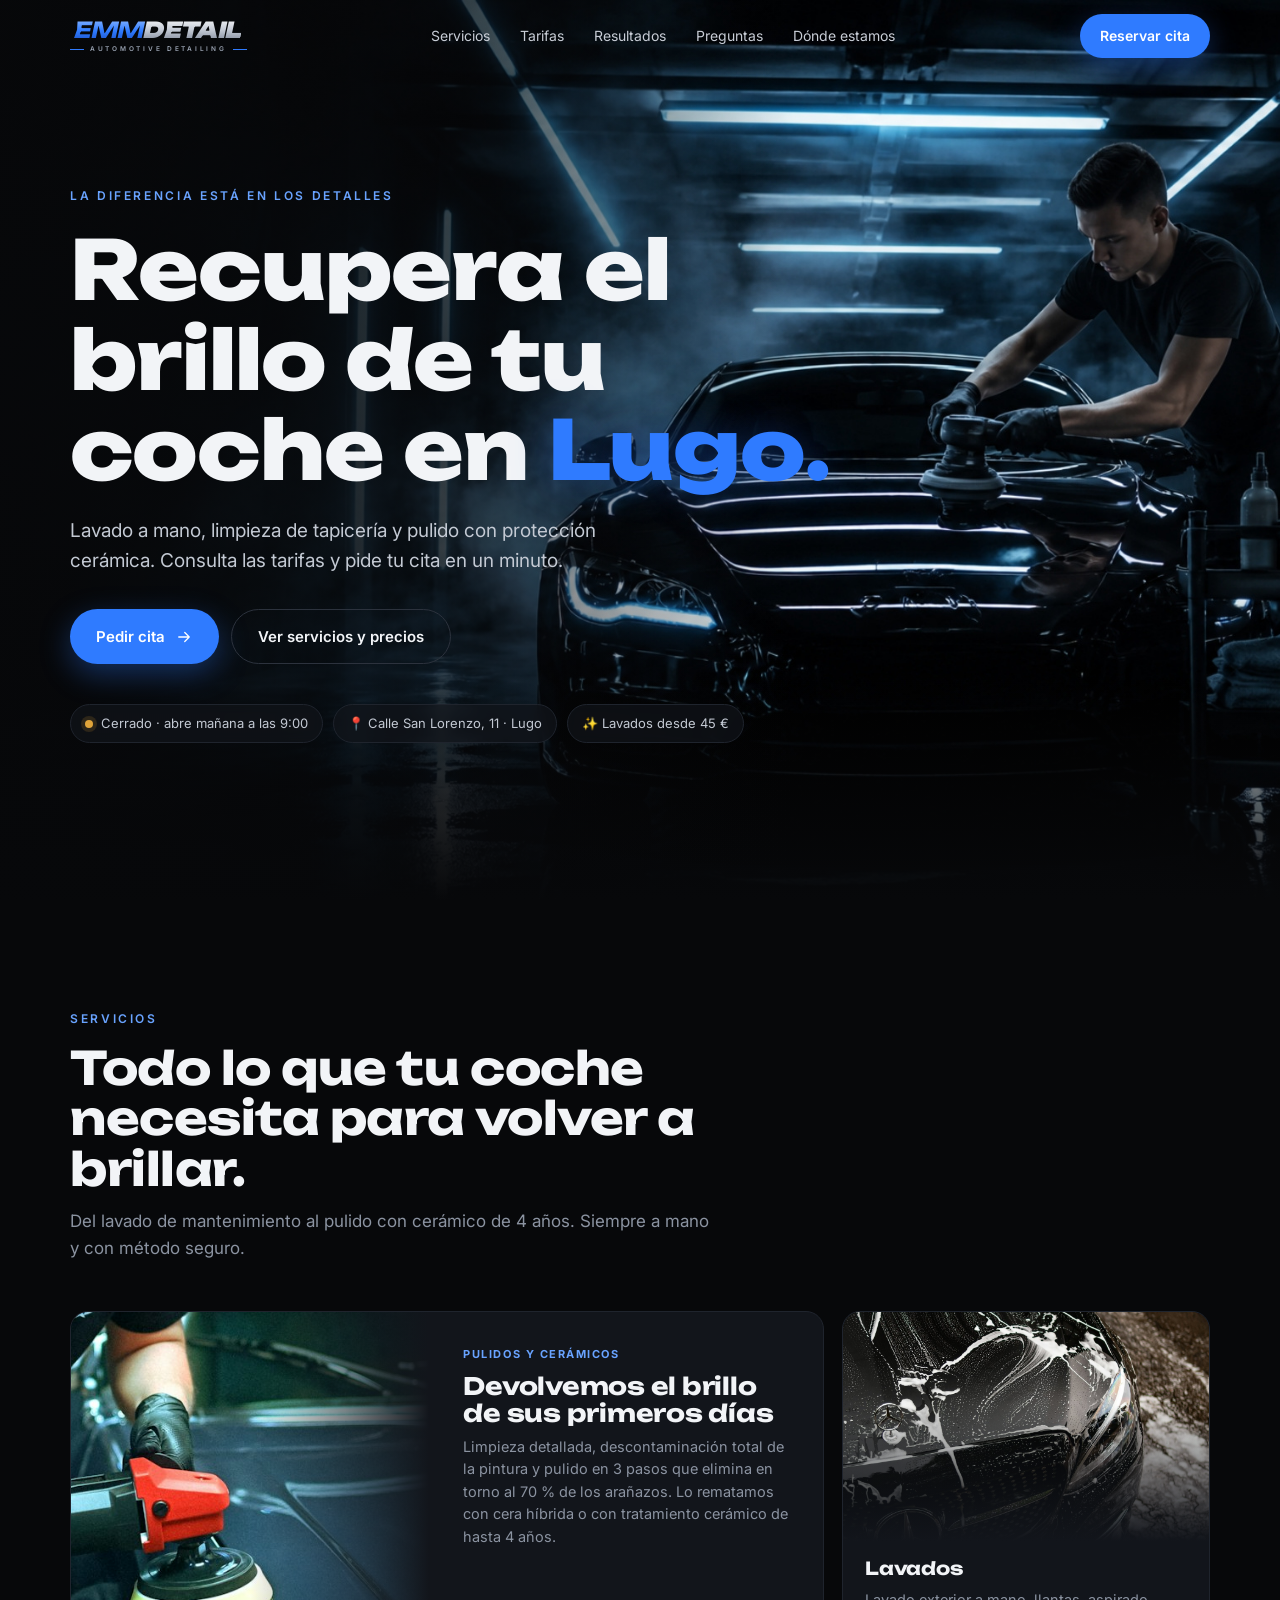
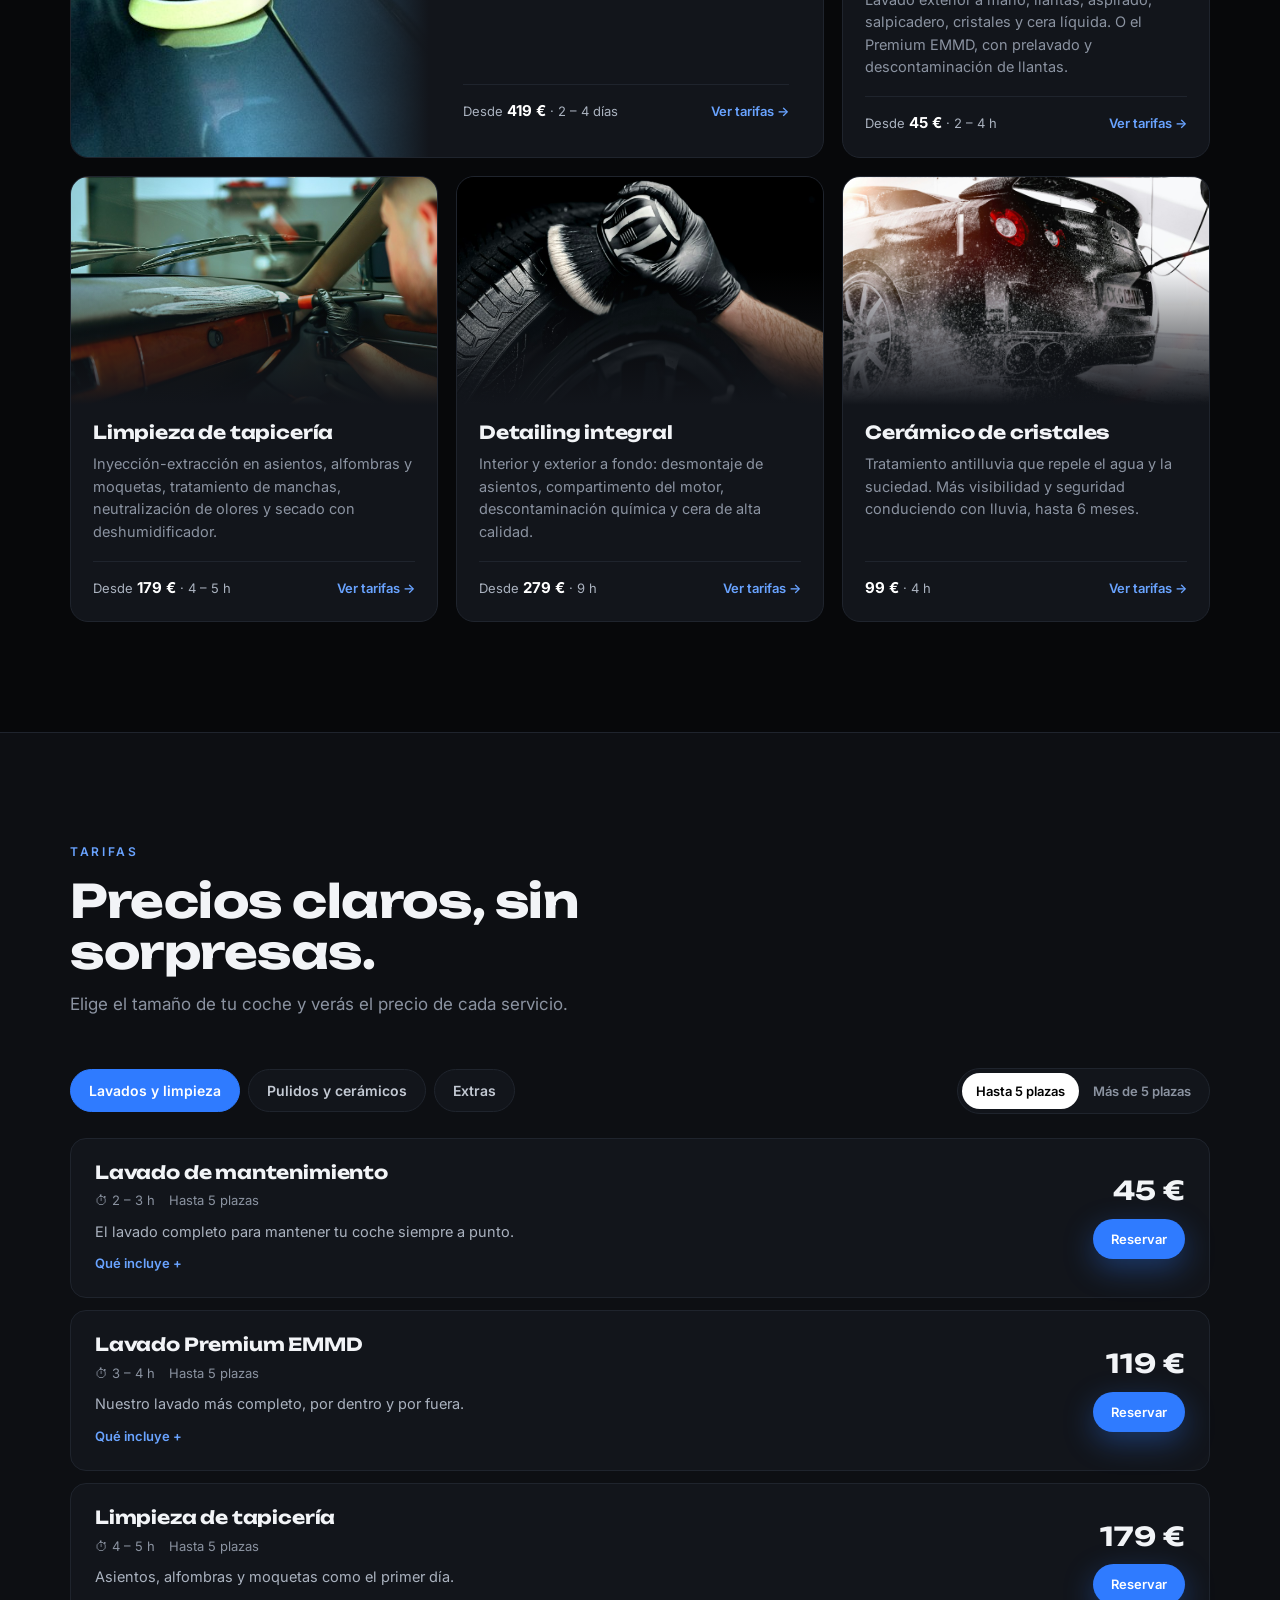
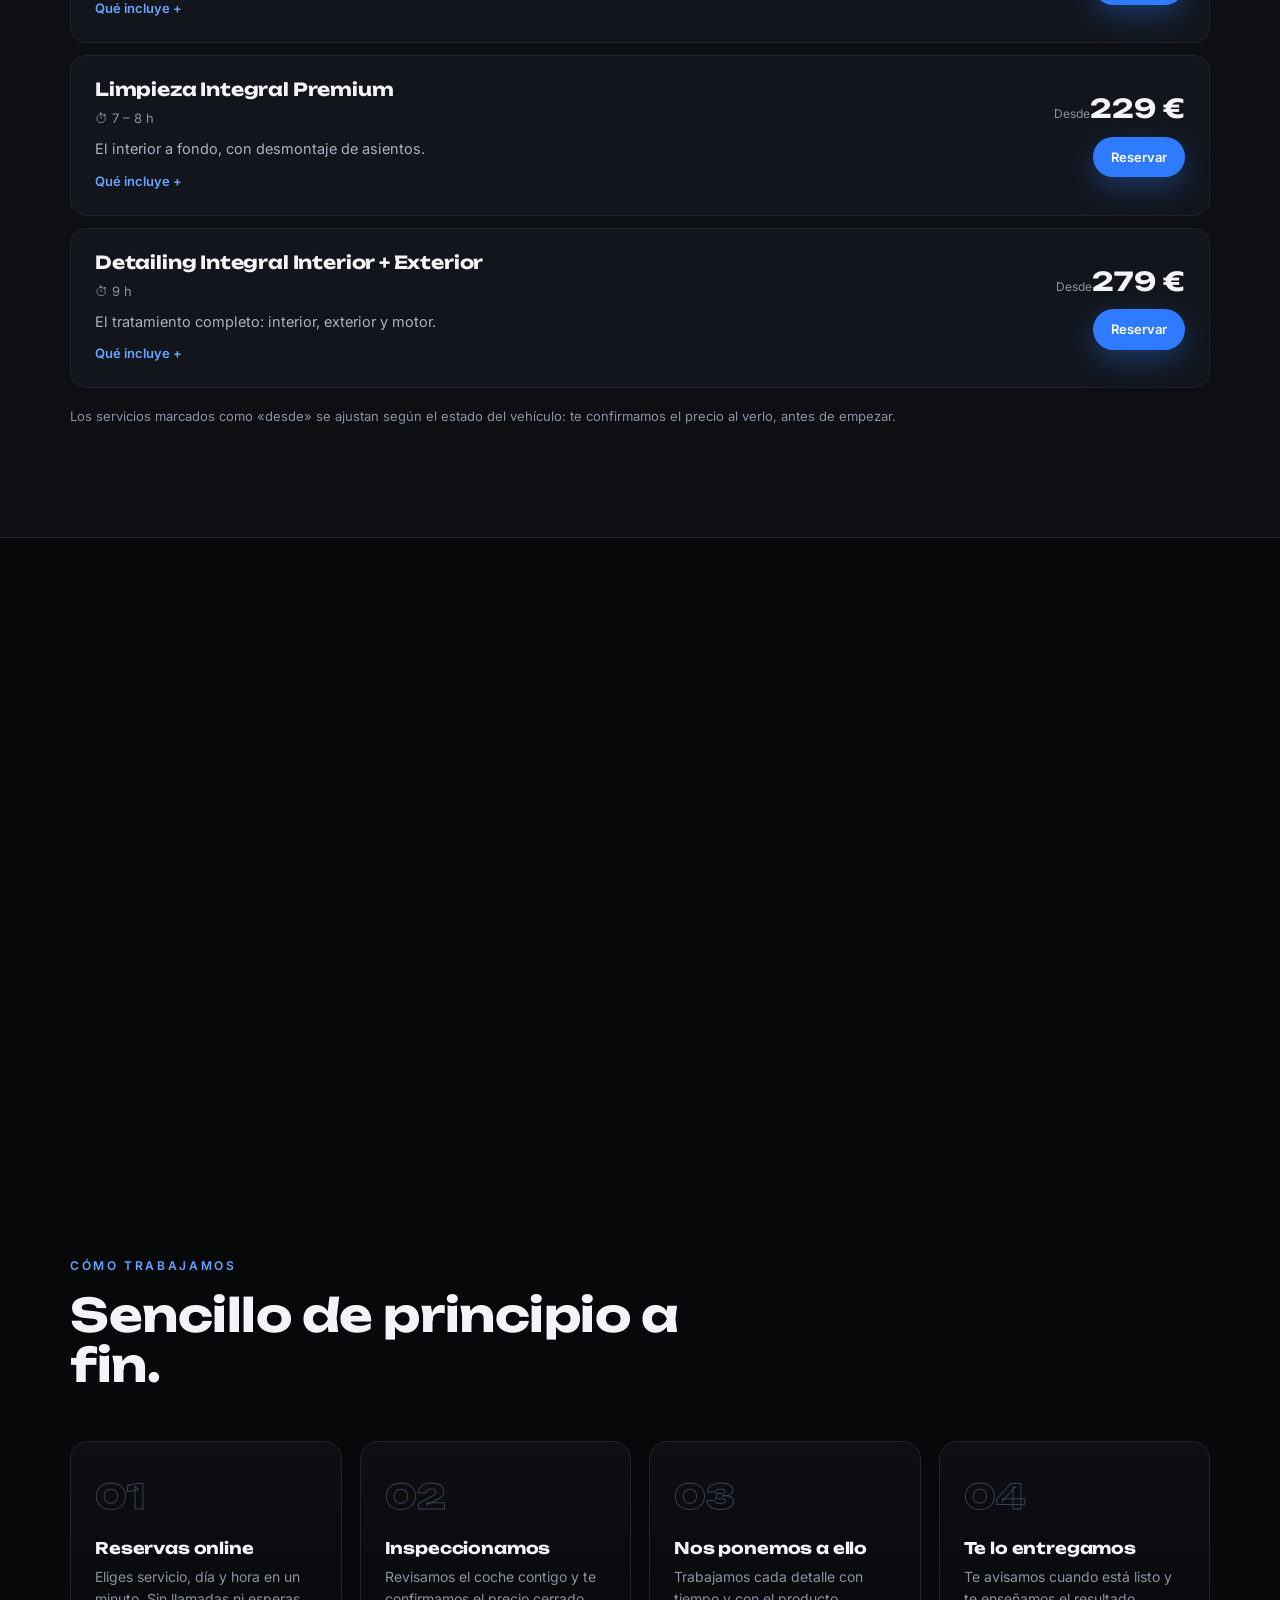
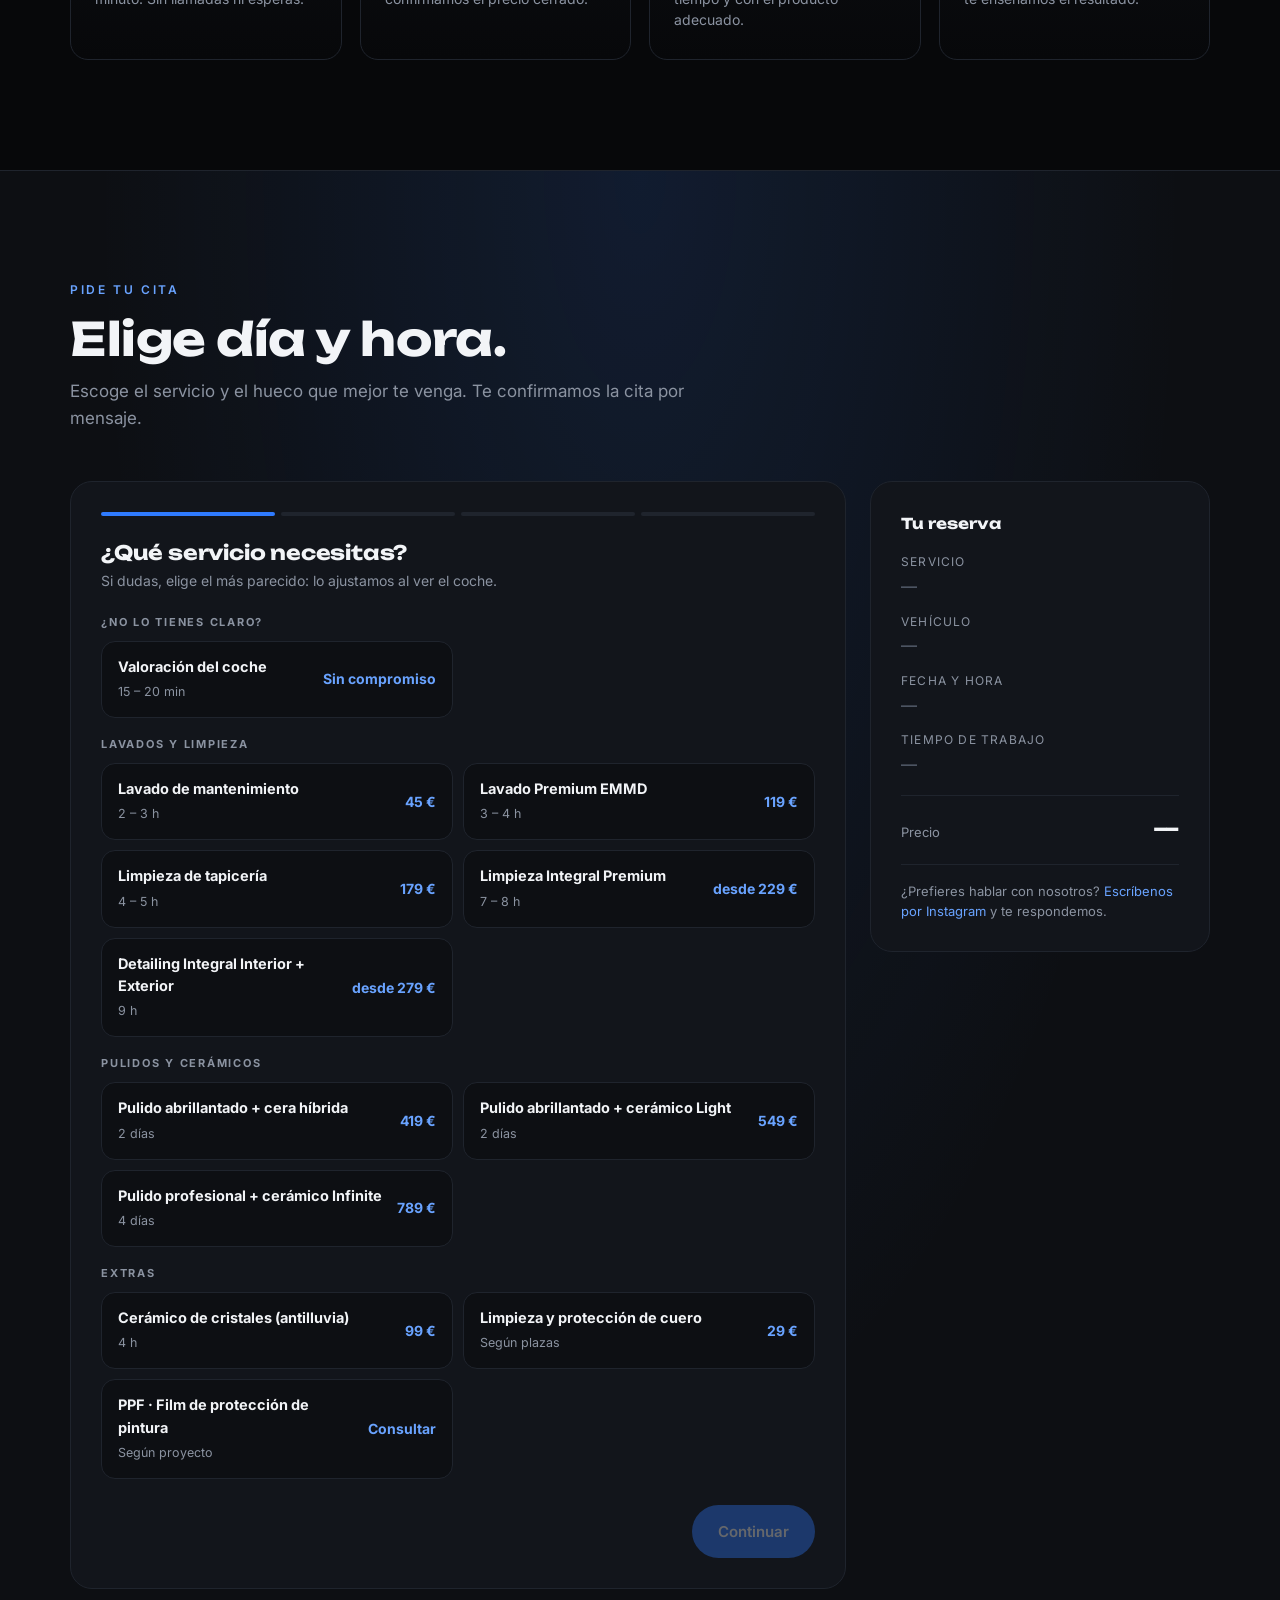
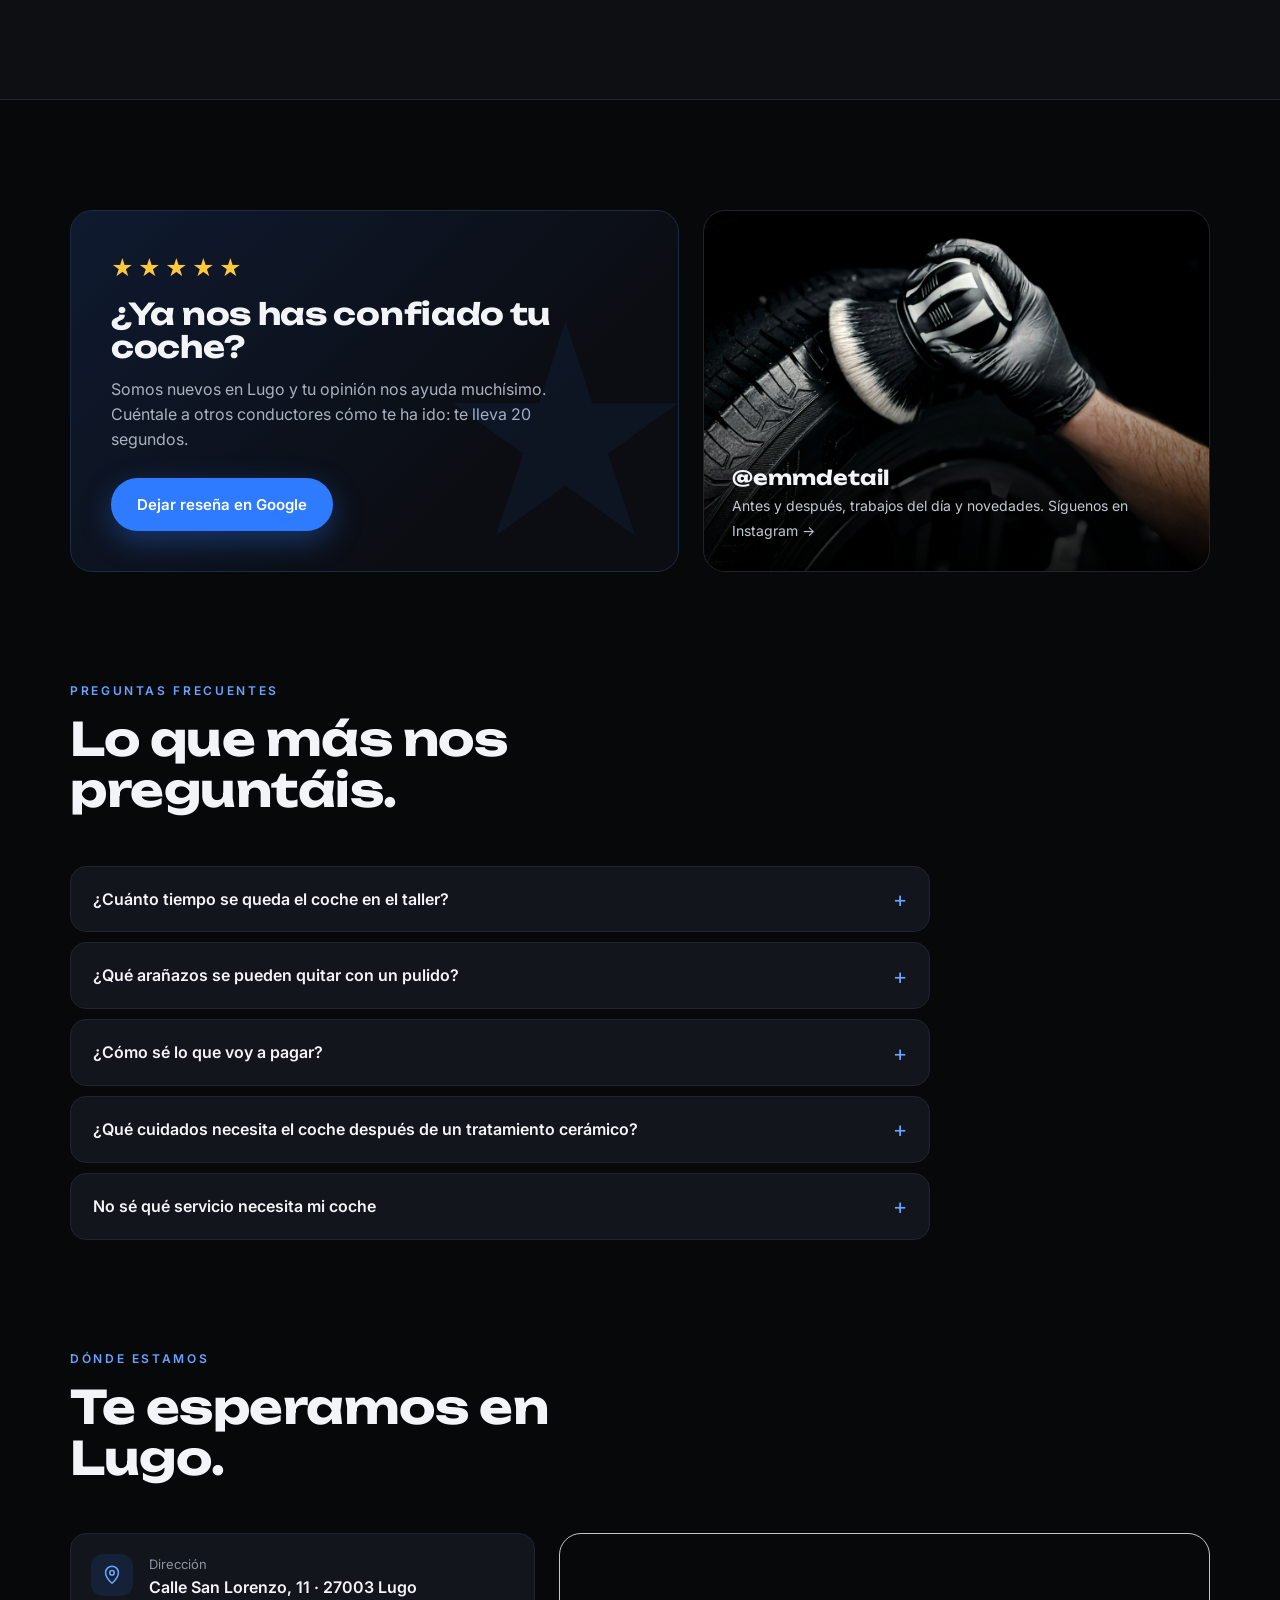
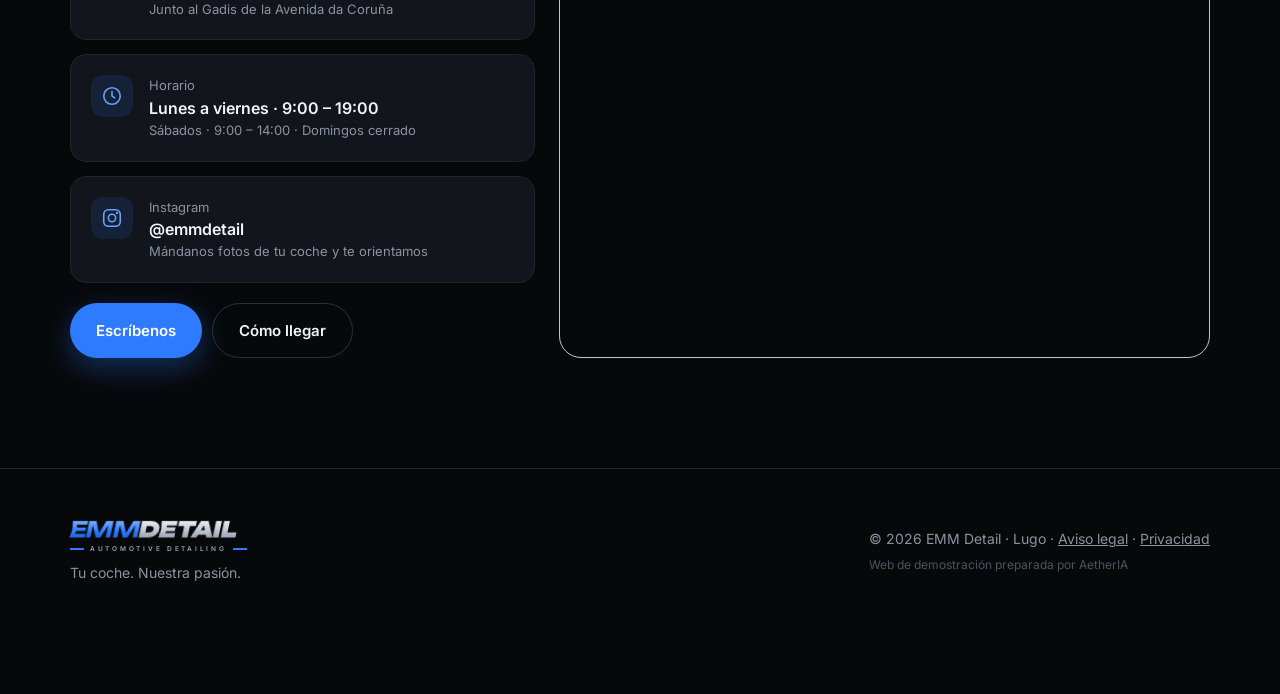
==== index.html @ 3d820f8f "feat: demo web EMM Detail (detailing Lugo) Co-Authored-By: Claude Opus 5.5 <noreply@anthropic.com>" ====
<!DOCTYPE html>
<html lang="es">
<head>
<meta charset="utf-8">
<meta name="viewport" content="width=device-width, initial-scale=1">
<title>EMM Detail · Detailing en Lugo</title>
<meta name="description" content="EMM Detail: lavados a mano, limpieza de tapicería, pulidos y tratamientos cerámicos en Lugo. Calle San Lorenzo 11. Consulta precios y reserva online.">
<link rel="preconnect" href="https://fonts.googleapis.com">
<link rel="preconnect" href="https://fonts.gstatic.com" crossorigin>
<link href="https://fonts.googleapis.com/css2?family=Unbounded:wght@500;700;800;900&family=Inter:wght@400;500;600;700&display=swap" rel="stylesheet">
<style>
  :root{
    --bg:#07080a; --bg2:#0d0f13; --card:#12151b; --line:#1f242d;
    --ink:#f2f4f7; --mut:#8b93a1; --blue:#2f7bff; --blue2:#69a3ff; --glow:rgba(47,123,255,.35);
    --r:18px;
  }
  *{box-sizing:border-box;margin:0;padding:0}
  html{scroll-behavior:smooth}
  body{font-family:Inter,system-ui,sans-serif;background:var(--bg);color:var(--ink);line-height:1.55;-webkit-font-smoothing:antialiased;overflow-x:hidden}
  img{display:block;max-width:100%}
  a{color:inherit;text-decoration:none}
  button{font:inherit;cursor:pointer}
  .wrap{max-width:1180px;margin:0 auto;padding:0 20px}
  h1,h2,h3,.disp{font-family:Unbounded,Inter,sans-serif;letter-spacing:-.01em;line-height:1.1}
  .eyebrow{font-size:12px;font-weight:600;letter-spacing:.22em;text-transform:uppercase;color:var(--blue2)}
  .btn{display:inline-flex;align-items:center;justify-content:center;gap:10px;border:0;border-radius:999px;padding:15px 26px;font-weight:600;font-size:15px;transition:.2s}
  .btn-blue{background:var(--blue);color:#fff;box-shadow:0 10px 30px var(--glow)}
  .btn-blue:hover{background:#4a8cff;transform:translateY(-1px)}
  .btn-ghost{background:transparent;color:var(--ink);border:1px solid #2c323d}
  .btn-ghost:hover{border-color:var(--blue2)}

  /* LOGO (recreado de su carta) */
  .logo{display:inline-flex;flex-direction:column;align-items:center;line-height:1}
  .logo .w{font-family:Unbounded;font-weight:900;font-size:22px;letter-spacing:-.03em;transform:skewX(-12deg)}
  .logo .w b{background:linear-gradient(180deg,#9cc3ff 0%,#2f7bff 55%,#1a4fc4 100%);-webkit-background-clip:text;background-clip:text;color:transparent}
  .logo .w i{font-style:normal;background:linear-gradient(180deg,#ffffff 0%,#c5cbd6 50%,#7d8696 100%);-webkit-background-clip:text;background-clip:text;color:transparent}
  .logo small{display:flex;align-items:center;gap:6px;font-size:6.5px;font-weight:600;letter-spacing:.42em;color:#9aa3b2;margin-top:5px}
  .logo small::before,.logo small::after{content:"";width:14px;height:1.5px;background:var(--blue)}

  /* NAV */
  nav{position:fixed;inset:0 0 auto;z-index:50;transition:.25s}
  nav.solid{background:rgba(7,8,10,.86);backdrop-filter:blur(14px);border-bottom:1px solid var(--line)}
  nav .wrap{display:flex;align-items:center;justify-content:space-between;height:72px}
  .links{display:flex;gap:30px;font-size:14px;color:#c8cdd6}
  .links a:hover{color:#fff}
  nav .btn{padding:11px 20px;font-size:14px}

  /* HERO */
  .hero{position:relative;min-height:100svh;display:flex;align-items:center;overflow:hidden}
  .hero-img{position:absolute;inset:0;background:url(img/hero-detail.jpg) 70% center/cover no-repeat}
  .hero-img::after{content:"";position:absolute;inset:0;background:
    linear-gradient(90deg,rgba(7,8,10,.92) 0%,rgba(7,8,10,.6) 38%,rgba(7,8,10,0) 62%),
    linear-gradient(0deg,var(--bg) 0%,transparent 25%)}
  .hero .wrap{position:relative;width:100%;padding-top:90px;padding-bottom:60px}
  .hero h1{font-size:clamp(38px,6.4vw,82px);font-weight:800;max-width:780px;margin:18px 0 22px}
  .hero h1 em{font-style:normal;color:var(--blue);text-shadow:0 0 40px var(--glow)}
  .hero p.lead{font-size:clamp(16px,1.6vw,19px);color:#c3c9d3;max-width:540px}
  .hero .ctas{display:flex;flex-wrap:wrap;gap:12px;margin-top:34px}
  .chips{display:flex;flex-wrap:wrap;gap:10px;margin-top:40px}
  .chip{display:flex;align-items:center;gap:8px;font-size:13px;color:#c3c9d3;background:rgba(18,21,27,.7);border:1px solid var(--line);border-radius:999px;padding:8px 14px;backdrop-filter:blur(6px)}
  .dot{width:8px;height:8px;border-radius:50%;background:#2ecc71;box-shadow:0 0 0 4px rgba(46,204,113,.15)}

  section{padding:110px 0}
  .head{max-width:640px;margin-bottom:50px}
  .head h2{font-size:clamp(28px,4vw,46px);font-weight:700;margin-top:14px}
  .head p{color:var(--mut);margin-top:14px;font-size:17px}

  /* SERVICIOS */
  .grid{display:grid;grid-template-columns:repeat(3,1fr);gap:18px}
  .svc{background:var(--card);border:1px solid var(--line);border-radius:var(--r);overflow:hidden;display:flex;flex-direction:column;transition:.25s}
  .svc:hover{border-color:#2d3d5c;transform:translateY(-3px)}
  .svc .ph{aspect-ratio:16/10;background-size:cover;background-position:center;position:relative}
  .svc .ph::after{content:"";position:absolute;inset:0;background:linear-gradient(0deg,var(--card),transparent 60%)}
  .svc .bd{padding:18px 22px 22px;display:flex;flex-direction:column;flex:1}
  .svc h3{font-size:18px;font-weight:700}
  .svc p{color:var(--mut);font-size:14.5px;margin:10px 0 18px;flex:1}
  .svc .ft{display:flex;align-items:center;justify-content:space-between;font-size:13px;color:#aab2bf;border-top:1px solid var(--line);padding-top:14px}
  .svc .ft b{color:#fff;font-size:15px}
  .svc .ft button{background:none;border:0;color:var(--blue2);font-weight:600}
  .svc .ft button:hover{color:#fff}
  .svc.feat{grid-column:span 2;flex-direction:row}
  .svc.feat .ph{aspect-ratio:auto;flex:1.1;min-height:300px}
  .svc.feat .ph::after{background:linear-gradient(90deg,transparent 50%,var(--card))}
  .svc.feat .bd{flex:1;padding:34px}
  .svc.feat h3{font-size:24px}
  .tag{display:inline-block;font-size:11px;font-weight:700;letter-spacing:.14em;text-transform:uppercase;color:var(--blue2);margin-bottom:10px}

  /* TARIFAS */
  #tarifas{background:var(--bg2);border-top:1px solid var(--line);border-bottom:1px solid var(--line)}
  .tbar{display:flex;justify-content:space-between;align-items:center;gap:16px;flex-wrap:wrap;margin-bottom:24px}
  .tabs{display:flex;gap:8px;flex-wrap:wrap}
  .tab{background:var(--card);border:1px solid var(--line);color:#c3c9d3;border-radius:999px;padding:10px 18px;font-size:14px;font-weight:600}
  .tab.on{background:var(--blue);border-color:var(--blue);color:#fff}
  .size{display:flex;background:var(--card);border:1px solid var(--line);border-radius:999px;padding:4px}
  .size button{border:0;background:none;color:var(--mut);border-radius:999px;padding:8px 14px;font-size:13px;font-weight:600}
  .size button.on{background:#fff;color:#000}
  .tlist{display:grid;gap:12px}
  .ti{display:grid;grid-template-columns:1fr auto;gap:24px;padding:24px;background:var(--card);border:1px solid var(--line);border-radius:16px;animation:fade .3s}
  .ti h3{font-size:18px;font-weight:700}
  .ti .meta{display:flex;gap:14px;flex-wrap:wrap;color:var(--mut);font-size:13px;margin-top:8px}
  .ti .meta span{display:flex;align-items:center;gap:6px}
  .ti .ds{color:#aab2bf;font-size:14.5px;margin-top:10px;max-width:620px}
  .ti details{margin-top:10px}
  .ti summary{cursor:pointer;color:var(--blue2);font-size:13px;font-weight:600;list-style:none}
  .ti summary::-webkit-details-marker{display:none}
  .ti summary::after{content:" +"}
  .ti details[open] summary::after{content:" −"}
  .ti ul{margin:10px 0 0 18px;color:#aab2bf;font-size:14px;display:grid;gap:4px}
  .ti .pr{text-align:right;display:flex;flex-direction:column;align-items:flex-end;justify-content:center;min-width:150px}
  .ti .pr small{color:var(--mut);font-size:12px}
  .ti .pr b{font-family:Unbounded;font-size:26px;font-weight:700;line-height:1.1}
  .ti .pr .btn{margin-top:12px;padding:10px 18px;font-size:13px}
  .tnote{color:var(--mut);font-size:13px;margin-top:18px}

  /* ANTES/DESPUÉS */
  .ba-wrap{display:grid;grid-template-columns:1fr 1.25fr;gap:60px;align-items:center}
  .ba{position:relative;border-radius:var(--r);overflow:hidden;aspect-ratio:4/3;border:1px solid var(--line);user-select:none;touch-action:pan-y;cursor:ew-resize}
  .ba img{position:absolute;inset:0;width:100%;height:100%;object-fit:cover}
  .ba .before{clip-path:inset(0 calc(100% - var(--x,50%)) 0 0)}
  .ba .bar{position:absolute;top:0;bottom:0;left:var(--x,50%);width:2px;background:#fff;transform:translateX(-1px)}
  .ba .knob{position:absolute;top:50%;left:var(--x,50%);width:48px;height:48px;border-radius:50%;background:#fff;color:#000;display:grid;place-items:center;transform:translate(-50%,-50%);box-shadow:0 6px 24px rgba(0,0,0,.5);font-weight:700}
  .ba .lb{position:absolute;bottom:16px;font-size:12px;font-weight:700;letter-spacing:.14em;text-transform:uppercase;background:rgba(0,0,0,.6);padding:7px 12px;border-radius:999px}
  .ba .lb.l{left:16px}.ba .lb.r{right:16px;background:var(--blue)}
  .ba-list{list-style:none;margin-top:26px;display:grid;gap:14px}
  .ba-list li{display:flex;gap:12px;color:#c3c9d3}
  .ba-list li b{color:#fff}
  .ck{flex:none;width:22px;height:22px;border-radius:50%;background:rgba(47,123,255,.15);color:var(--blue2);display:grid;place-items:center;font-size:12px;margin-top:2px}

  /* PROCESO */
  .steps{display:grid;grid-template-columns:repeat(4,1fr);gap:18px;counter-reset:s}
  .step{padding:28px 24px;border:1px solid var(--line);border-radius:var(--r);background:linear-gradient(180deg,var(--bg2),var(--bg))}
  .step::before{counter-increment:s;content:"0" counter(s);font-family:Unbounded;font-weight:800;font-size:34px;color:transparent;-webkit-text-stroke:1px #3a4252;display:block;margin-bottom:18px}
  .step h3{font-size:16px;font-weight:700;margin-bottom:8px}
  .step p{color:var(--mut);font-size:14px}

  /* RESERVA */
  #reservar{background:radial-gradient(ellipse at 50% 0%,rgba(47,123,255,.12),transparent 60%),var(--bg2);border-top:1px solid var(--line);border-bottom:1px solid var(--line)}
  .bk{display:grid;grid-template-columns:minmax(0,1fr) 340px;gap:24px;align-items:start}
  .bk>*,.loc>*,.ba-wrap>*{min-width:0}
  .panel{background:var(--card);border:1px solid var(--line);border-radius:22px;padding:30px}
  .prog{display:flex;gap:6px;margin-bottom:26px}
  .prog i{flex:1;height:4px;border-radius:4px;background:var(--line);transition:.3s}
  .prog i.on{background:var(--blue)}
  .stp{display:none}.stp.on{display:block;animation:fade .3s}
  @keyframes fade{from{opacity:0;transform:translateY(6px)}}
  .stp h3{font-size:20px;font-weight:700;margin-bottom:6px}
  .stp .sub{color:var(--mut);font-size:14px;margin-bottom:22px}
  .grp{font-size:11px;font-weight:700;letter-spacing:.16em;text-transform:uppercase;color:var(--mut);margin:18px 0 10px}
  .grp:first-child{margin-top:0}
  .opts{display:grid;grid-template-columns:repeat(2,1fr);gap:10px}
  .opt{text-align:left;background:var(--bg2);border:1px solid var(--line);border-radius:14px;padding:14px 16px;color:var(--ink);transition:.15s;display:flex;justify-content:space-between;align-items:center;gap:10px}
  .opt:hover{border-color:#34507f}
  .opt.sel{border-color:var(--blue);background:rgba(47,123,255,.1);box-shadow:0 0 0 1px var(--blue) inset}
  .opt b{display:block;font-size:14.5px}
  .opt small{color:var(--mut);font-size:12.5px}
  .opt em{font-style:normal;font-weight:700;color:var(--blue2);white-space:nowrap;font-size:14px}
  .opts.two .opt{flex-direction:column;text-align:center;padding:22px 16px}
  .opts.two .opt span{font-size:30px}
  .days{display:flex;gap:8px;overflow-x:auto;padding-bottom:8px;scrollbar-width:thin;scrollbar-color:#2a303b transparent}
  .day{flex:none;width:66px;text-align:center;background:var(--bg2);border:1px solid var(--line);border-radius:14px;padding:10px 0;color:var(--ink)}
  .day small{display:block;font-size:11px;color:var(--mut);text-transform:uppercase;letter-spacing:.08em}
  .day b{font-family:Unbounded;font-size:20px;display:block;margin:2px 0}
  .day.sel{border-color:var(--blue);background:rgba(47,123,255,.12)}
  .day:disabled{opacity:.3;cursor:not-allowed}
  .slots{display:grid;grid-template-columns:repeat(5,1fr);gap:8px;margin-top:18px}
  .slot{background:var(--bg2);border:1px solid var(--line);border-radius:10px;padding:11px 0;color:var(--ink);font-weight:600;font-size:14px}
  .slot.sel{background:var(--blue);border-color:var(--blue)}
  .slot:disabled{opacity:.28;text-decoration:line-through;cursor:not-allowed}
  .note{font-size:13px;color:var(--mut);margin-top:14px}
  .fields{display:grid;grid-template-columns:1fr 1fr;gap:12px}
  .fields .full{grid-column:1/-1}
  label.f{display:block;font-size:13px;color:#aab2bf}
  label.f input,label.f textarea{width:100%;margin-top:6px;background:var(--bg2);border:1px solid var(--line);border-radius:12px;padding:13px 14px;color:var(--ink);font:inherit;font-size:15px}
  label.f input:focus,label.f textarea:focus{outline:0;border-color:var(--blue)}
  .legal{display:flex;gap:10px;font-size:13px;color:var(--mut);margin-top:6px;align-items:flex-start}
  .legal input{margin-top:3px;accent-color:var(--blue)}
  .nav-b{display:flex;justify-content:space-between;align-items:center;margin-top:26px;gap:10px}
  .back{background:none;border:0;color:var(--mut);font-size:14px}
  .back:hover{color:#fff}
  .btn:disabled{opacity:.35;cursor:not-allowed;box-shadow:none;transform:none}
  .sum{position:sticky;top:96px}
  .sum h4{font-family:Unbounded;font-size:15px;margin-bottom:18px}
  .sum dl{display:grid;gap:14px}
  .sum dt{font-size:12px;color:var(--mut);text-transform:uppercase;letter-spacing:.1em}
  .sum dd{font-weight:600;margin-top:2px}
  .sum .empty{color:#4c5462}
  .sum .tot{margin-top:18px;padding-top:16px;border-top:1px solid var(--line);display:flex;justify-content:space-between;align-items:baseline}
  .sum .tot b{font-family:Unbounded;font-size:22px}
  .sum .ig{margin-top:18px;padding-top:16px;border-top:1px solid var(--line);font-size:13px;color:var(--mut)}
  .sum .ig a{color:var(--blue2)}
  .done{text-align:center;padding:20px 0}
  .done .big{width:76px;height:76px;border-radius:50%;margin:0 auto 20px;background:rgba(47,123,255,.15);border:1px solid var(--blue);display:grid;place-items:center;font-size:34px;color:var(--blue2)}
  .done h3{font-size:24px}
  .done p{color:var(--mut);margin:10px auto 0;max-width:420px}
  .done .row{display:flex;gap:10px;justify-content:center;flex-wrap:wrap;margin-top:24px}

  /* RESEÑAS */
  .rev{display:grid;grid-template-columns:1.2fr 1fr;gap:24px}
  .rev-card{border-radius:22px;padding:40px;background:linear-gradient(135deg,#0f1a30,#0b0d12 70%);border:1px solid #1d2a44;position:relative;overflow:hidden}
  .rev-card::after{content:"★";position:absolute;right:-20px;bottom:-70px;font-size:260px;color:rgba(47,123,255,.07)}
  .rev-card h3{font-size:clamp(22px,2.6vw,30px);margin:12px 0 14px}
  .rev-card p{color:#aab2bf;max-width:440px}
  .rev-card .btn{margin-top:26px}
  .stars{color:#ffc93c;letter-spacing:4px;font-size:22px}
  .ig-card{border-radius:22px;overflow:hidden;position:relative;min-height:300px;background:url(img/llanta.jpg) center/cover;border:1px solid var(--line);display:flex;align-items:flex-end}
  .ig-card::before{content:"";position:absolute;inset:0;background:linear-gradient(0deg,rgba(0,0,0,.9),transparent 65%)}
  .ig-card div{position:relative;padding:28px}
  .ig-card b{font-family:Unbounded;font-size:20px;display:block}
  .ig-card span{color:#c3c9d3;font-size:14px}

  /* UBICACIÓN */
  .loc{display:grid;grid-template-columns:1fr 1.4fr;gap:24px}
  .info{display:grid;gap:14px;align-content:start}
  .info .it{display:flex;gap:16px;padding:20px;border:1px solid var(--line);border-radius:16px;background:var(--card)}
  .info .it .ico{flex:none;width:42px;height:42px;border-radius:12px;background:rgba(47,123,255,.12);color:var(--blue2);display:grid;place-items:center}
  .info .it small{color:var(--mut);font-size:13px;display:block}
  .info .it b{font-weight:600}
  .map{border-radius:22px;overflow:hidden;border:1px solid var(--line);min-height:380px;filter:grayscale(1) invert(.92) contrast(.9) hue-rotate(180deg)}
  .map iframe{width:100%;height:100%;min-height:380px;border:0;display:block}

  footer{padding:50px 0 110px;border-top:1px solid var(--line);color:var(--mut);font-size:14px}
  footer .wrap{display:flex;justify-content:space-between;align-items:center;gap:20px;flex-wrap:wrap}

  .fab{position:fixed;left:16px;right:16px;bottom:16px;z-index:60;display:none}
  .fab .btn{width:100%}

  .rv{opacity:0;transform:translateY(24px);transition:opacity .7s,transform .7s}
  .rv.in{opacity:1;transform:none}

  svg.i{width:22px;height:22px;stroke:currentColor;fill:none;stroke-width:1.7;stroke-linecap:round;stroke-linejoin:round}

  /* MENÚ MÓVIL */
  .menu-btn{display:none;width:44px;height:44px;border-radius:12px;border:1px solid #2c323d;background:rgba(18,21,27,.7);color:#fff;align-items:center;justify-content:center}
  .only-m{display:none}

  /* COMPARADOR */
  .ba:focus-visible{outline:2px solid var(--blue2);outline-offset:3px}
  .cap{color:var(--mut);font-size:12.5px;margin-top:10px;text-align:right}

  /* FAQ */
  .faq{display:grid;gap:10px;max-width:860px}
  .faq details{background:var(--card);border:1px solid var(--line);border-radius:16px;padding:0 22px}
  .faq details[open]{border-color:#2d3d5c}
  .faq summary{cursor:pointer;list-style:none;padding:20px 30px 20px 0;font-weight:600;font-size:16px;position:relative}
  .faq summary::-webkit-details-marker{display:none}
  .faq summary::after{content:"+";position:absolute;right:0;top:50%;transform:translateY(-50%);color:var(--blue2);font-size:22px;font-weight:400}
  .faq details[open] summary::after{content:"−"}
  .faq p{color:#aab2bf;font-size:15px;padding-bottom:20px;max-width:720px}

  /* LEGAL */
  dialog#legal{margin:auto;max-width:620px;width:calc(100% - 32px);max-height:85vh;background:var(--card);color:var(--ink);border:1px solid var(--line);border-radius:20px;padding:26px}
  dialog#legal::backdrop{background:rgba(0,0,0,.7)}
  .lg-head{display:flex;justify-content:space-between;align-items:center;margin-bottom:14px}
  .lg-head h3{font-size:20px}
  .lg-x{background:none;border:1px solid var(--line);color:#fff;border-radius:10px;width:36px;height:36px}
  #legalBody p{color:#aab2bf;font-size:14.5px;margin-bottom:12px}
  #legalBody b{color:#fff}
  .demo-note{font-size:12px;color:#4c5462;margin-top:6px}

  @media (max-width:980px){
    .sum:not(.has){display:none}
    .grid{grid-template-columns:1fr 1fr}
    .svc.feat{grid-column:1/-1}
    .ba-wrap,.bk,.rev,.loc{grid-template-columns:minmax(0,1fr)}
    .steps{grid-template-columns:1fr 1fr}
    .sum{position:static;order:-1}
  }
  @media (max-width:680px){
    .links,nav .btn{display:none}
    .menu-btn{display:flex}
    .links.open{display:flex;flex-direction:column;gap:0;position:absolute;top:72px;left:0;right:0;background:rgba(7,8,10,.97);backdrop-filter:blur(14px);border-bottom:1px solid var(--line);padding:6px 16px 16px}
    .links.open a{padding:14px 2px;border-bottom:1px solid var(--line);font-size:16px;color:#fff}
    .links.open .only-m{display:block;border:0;margin-top:12px;text-align:center;background:var(--blue);border-radius:999px;font-weight:600}
    nav.menu-on{background:rgba(7,8,10,.97)}
    section{padding:76px 0}
    .wrap{padding:0 16px}
    .hero{align-items:flex-start}
    .hero-img{inset:0 0 auto 0;height:125vw;max-height:560px;background-image:url(img/hero-movil.jpg);background-size:cover;background-position:center 20%}
    .hero-img::after{background:linear-gradient(0deg,var(--bg) 0%,rgba(7,8,10,.45) 25%,rgba(7,8,10,0) 50%),linear-gradient(180deg,rgba(7,8,10,.7) 0%,transparent 20%)}
    .hero .wrap{padding-top:min(84vw,380px);padding-bottom:40px}
    .grid,.steps{grid-template-columns:1fr}
    .svc.feat{flex-direction:column}
    .svc.feat .ph{min-height:220px}
    .svc.feat .ph::after{background:linear-gradient(0deg,var(--card),transparent 60%)}
    .svc.feat .bd{padding:22px}
    .ti{grid-template-columns:1fr;gap:14px;padding:20px}
    .ti .pr{flex-direction:row;align-items:center;justify-content:space-between;text-align:left;border-top:1px solid var(--line);padding-top:14px}
    .ti .pr .btn{margin-top:0}
    .panel{padding:22px 18px}
    .opts,.fields{grid-template-columns:1fr}
    .opts.two{grid-template-columns:1fr 1fr}
    .slots{grid-template-columns:repeat(4,1fr)}
    .rev-card{padding:28px}
    .fab.show{display:block}
  }
</style>
</head>
<body>

<nav id="nav">
  <div class="wrap">
    <a href="#" class="logo" aria-label="EMM Detail"><span class="w"><b>EMM</b><i>DETAIL</i></span><small>AUTOMOTIVE DETAILING</small></a>
    <div class="links" id="links">
      <a href="#servicios">Servicios</a>
      <a href="#tarifas">Tarifas</a>
      <a href="#resultados">Resultados</a>
      <a href="#faq">Preguntas</a>
      <a href="#ubicacion">Dónde estamos</a>
      <a href="#reservar" class="only-m">Reservar cita</a>
    </div>
    <a href="#reservar" class="btn btn-blue">Reservar cita</a>
    <button class="menu-btn" id="menuBtn" aria-label="Abrir menú" aria-expanded="false" aria-controls="links">
      <svg class="i" viewBox="0 0 24 24"><path d="M4 7h16M4 12h16M4 17h16"/></svg></button>
  </div>
</nav>

<header class="hero">
  <div class="hero-img"></div>
  <div class="wrap">
    <div class="eyebrow">La diferencia está en los detalles</div>
    <h1>Recupera el brillo de tu coche en <em>Lugo.</em></h1>
    <p class="lead">Lavado a mano, limpieza de tapicería y pulido con protección cerámica. Consulta las tarifas y pide tu cita en un minuto.</p>
    <div class="ctas">
      <a href="#reservar" class="btn btn-blue">Pedir cita
        <svg class="i" viewBox="0 0 24 24" style="width:18px;height:18px"><path d="M5 12h14M13 6l6 6-6 6"/></svg></a>
      <a href="#tarifas" class="btn btn-ghost">Ver servicios y precios</a>
    </div>
    <div class="chips">
      <div class="chip" id="openChip"><span class="dot"></span><span>Horario · 9:00 – 19:00</span></div>
      <div class="chip">📍 Calle San Lorenzo, 11 · Lugo</div>
      <div class="chip">✨ Lavados desde 45 €</div>
    </div>
  </div>
</header>

<section id="servicios">
  <div class="wrap">
    <div class="head rv">
      <div class="eyebrow">Servicios</div>
      <h2>Todo lo que tu coche necesita para volver a brillar.</h2>
      <p>Del lavado de mantenimiento al pulido con cerámico de 4 años. Siempre a mano y con método seguro.</p>
    </div>
    <div class="grid">
      <article class="svc feat rv">
        <div class="ph" style="background-image:url(img/pulido.jpg)"></div>
        <div class="bd">
          <span class="tag">Pulidos y cerámicos</span>
          <h3>Devolvemos el brillo de sus primeros días</h3>
          <p>Limpieza detallada, descontaminación total de la pintura y pulido en 3 pasos que elimina en torno al 70 % de los arañazos. Lo rematamos con cera híbrida o con tratamiento cerámico de hasta 4 años.</p>
          <div class="ft"><span>Desde <b>419 €</b> · 2 – 4 días</span><button data-tab="pul">Ver tarifas →</button></div>
        </div>
      </article>
      <article class="svc rv">
        <div class="ph" style="background-image:url(img/espuma.jpg)"></div>
        <div class="bd">
          <h3>Lavados</h3>
          <p>Lavado exterior a mano, llantas, aspirado, salpicadero, cristales y cera líquida. O el Premium EMMD, con prelavado y descontaminación de llantas.</p>
          <div class="ft"><span>Desde <b>45 €</b> · 2 – 4 h</span><button data-tab="lav">Ver tarifas →</button></div>
        </div>
      </article>
      <article class="svc rv">
        <div class="ph" style="background-image:url(img/interior.jpg)"></div>
        <div class="bd">
          <h3>Limpieza de tapicería</h3>
          <p>Inyección-extracción en asientos, alfombras y moquetas, tratamiento de manchas, neutralización de olores y secado con deshumidificador.</p>
          <div class="ft"><span>Desde <b>179 €</b> · 4 – 5 h</span><button data-tab="lav">Ver tarifas →</button></div>
        </div>
      </article>
      <article class="svc rv">
        <div class="ph" style="background-image:url(img/llanta.jpg)"></div>
        <div class="bd">
          <h3>Detailing integral</h3>
          <p>Interior y exterior a fondo: desmontaje de asientos, compartimento del motor, descontaminación química y cera de alta calidad.</p>
          <div class="ft"><span>Desde <b>279 €</b> · 9 h</span><button data-tab="lav">Ver tarifas →</button></div>
        </div>
      </article>
      <article class="svc rv">
        <div class="ph" style="background-image:url(img/hero2.jpg)"></div>
        <div class="bd">
          <h3>Cerámico de cristales</h3>
          <p>Tratamiento antilluvia que repele el agua y la suciedad. Más visibilidad y seguridad conduciendo con lluvia, hasta 6 meses.</p>
          <div class="ft"><span><b>99 €</b> · 4 h</span><button data-tab="ext">Ver tarifas →</button></div>
        </div>
      </article>
    </div>
  </div>
</section>

<section id="tarifas">
  <div class="wrap">
    <div class="head rv">
      <div class="eyebrow">Tarifas</div>
      <h2>Precios claros, sin sorpresas.</h2>
      <p>Elige el tamaño de tu coche y verás el precio de cada servicio.</p>
    </div>
    <div class="tbar">
      <div class="tabs" id="tabs">
        <button class="tab on" data-c="lav">Lavados y limpieza</button>
        <button class="tab" data-c="pul">Pulidos y cerámicos</button>
        <button class="tab" data-c="ext">Extras</button>
      </div>
      <div class="size" id="size">
        <button class="on" data-v="0">Hasta 5 plazas</button>
        <button data-v="1">Más de 5 plazas</button>
      </div>
    </div>
    <div class="tlist" id="tlist"></div>
    <div class="tnote">Los servicios marcados como «desde» se ajustan según el estado del vehículo: te confirmamos el precio al verlo, antes de empezar.</div>
  </div>
</section>

<section id="resultados">
  <div class="wrap ba-wrap">
    <div class="rv">
      <div class="eyebrow">Así estaba, así quedó</div>
      <h2 style="font-size:clamp(28px,4vw,46px);margin-top:14px">Los resultados hablan por sí solos.</h2>
      <p style="color:var(--mut);margin-top:14px;font-size:17px">Desliza para comparar. Cada coche que sale de nuestro taller lo revisamos con luz de inspección antes de entregártelo.</p>
      <ul class="ba-list">
        <li><span class="ck">✓</span><span><b>Lavado a mano con método seguro</b>, sin rodillos, para cuidar la pintura.</span></li>
        <li><span class="ck">✓</span><span><b>Precio cerrado</b> antes de empezar, sin sorpresas.</span></li>
        <li><span class="ck">✓</span><span><b>Fotos del antes y el después</b> de tu propio coche.</span></li>
      </ul>
    </div>
    <figure class="rv" style="margin:0">
      <div class="ba" id="ba" tabindex="0" role="slider" aria-label="Comparar antes y después del pulido" aria-valuemin="0" aria-valuemax="100" aria-valuenow="50" aria-valuetext="50 % antes">
        <img src="img/despues.jpg" alt="Capó negro después del pulido, con acabado espejo">
        <img src="img/antes.jpg" alt="El mismo capó antes del pulido, con swirls y marcas de agua" class="before">
        <span class="lb l">Antes</span><span class="lb r">Después</span>
        <div class="bar"></div><div class="knob">⇆</div>
      </div>
      <figcaption class="cap">Imagen ilustrativa. Muy pronto, con trabajos reales de nuestro taller.</figcaption>
    </figure>
  </div>
</section>

<section id="proceso" style="padding-top:20px">
  <div class="wrap">
    <div class="head rv">
      <div class="eyebrow">Cómo trabajamos</div>
      <h2>Sencillo de principio a fin.</h2>
    </div>
    <div class="steps">
      <div class="step rv"><h3>Reservas online</h3><p>Eliges servicio, día y hora en un minuto. Sin llamadas ni esperas.</p></div>
      <div class="step rv"><h3>Inspeccionamos</h3><p>Revisamos el coche contigo y te confirmamos el precio cerrado.</p></div>
      <div class="step rv"><h3>Nos ponemos a ello</h3><p>Trabajamos cada detalle con tiempo y con el producto adecuado.</p></div>
      <div class="step rv"><h3>Te lo entregamos</h3><p>Te avisamos cuando está listo y te enseñamos el resultado.</p></div>
    </div>
  </div>
</section>

<section id="reservar">
  <div class="wrap">
    <div class="head rv">
      <div class="eyebrow">Pide tu cita</div>
      <h2>Elige día y hora.</h2>
      <p>Escoge el servicio y el hueco que mejor te venga. Te confirmamos la cita por mensaje.</p>
    </div>
    <div class="bk">
      <div class="panel">
        <div class="prog"><i class="on"></i><i></i><i></i><i></i></div>

        <div class="stp on" data-s="1">
          <h3>¿Qué servicio necesitas?</h3>
          <div class="sub">Si dudas, elige el más parecido: lo ajustamos al ver el coche.</div>
          <div id="svcOpts"></div>
        </div>

        <div class="stp" data-s="2">
          <h3>¿Qué coche traes?</h3>
          <div class="sub">El precio depende del número de plazas.</div>
          <div class="opts two" id="vehOpts">
            <button class="opt" data-k="0"><span>🚗</span><b>Hasta 5 plazas</b><small>Utilitario, berlina, SUV</small></button>
            <button class="opt" data-k="1"><span>🚐</span><b>Más de 5 plazas</b><small>Monovolumen, 7 plazas, furgoneta</small></button>
          </div>
        </div>

        <div class="stp" data-s="3">
          <h3>Día y hora</h3>
          <div class="sub" id="slotHint">Elige el día y la hora a la que traes el coche.</div>
          <div class="days" id="days"></div>
          <div class="slots" id="slots"></div>
          <div class="note" id="slotNote"></div>
        </div>

        <div class="stp" data-s="4">
          <h3>Tus datos</h3>
          <div class="sub">Solo lo necesario para confirmarte la cita.</div>
          <div class="fields">
            <label class="f">Nombre<input id="fName" autocomplete="name" placeholder="Tu nombre"></label>
            <label class="f">Teléfono<input id="fTel" type="tel" autocomplete="tel" placeholder="600 000 000"></label>
            <label class="f full">Coche (marca, modelo y color)<input id="fCar" placeholder="Ej. Golf GTI negro"></label>
            <label class="f full">¿Algo que debamos saber? <span style="color:#4c5462">(opcional)</span><textarea id="fMsg" rows="2" placeholder="Pelo de mascota, manchas, arañazo en la puerta…"></textarea></label>
          </div>
          <label class="legal"><input type="checkbox" id="fOk"> <span>He leído y acepto la <a href="#" data-legal="privacidad" style="color:var(--blue2);text-decoration:underline">política de privacidad</a>. Usaremos tus datos solo para gestionar tu cita.</span></label>
        </div>

        <div class="stp" data-s="5">
          <div class="done">
            <div class="big">✓</div>
            <h3>¡Solicitud enviada!</h3>
            <p id="doneTxt"></p>
            <div class="row">
              <button class="btn btn-blue" id="ics">Añadir al calendario</button>
              <button class="btn btn-ghost" id="again">Hacer otra reserva</button>
            </div>
          </div>
        </div>

        <div class="nav-b" id="navB">
          <button class="back" id="back" style="visibility:hidden">← Atrás</button>
          <button class="btn btn-blue" id="next" disabled>Continuar</button>
        </div>
      </div>

      <aside class="panel sum">
        <h4>Tu reserva</h4>
        <dl>
          <div><dt>Servicio</dt><dd id="sSvc" class="empty">—</dd></div>
          <div><dt>Vehículo</dt><dd id="sVeh" class="empty">—</dd></div>
          <div><dt>Fecha y hora</dt><dd id="sDate" class="empty">—</dd></div>
          <div><dt>Tiempo de trabajo</dt><dd id="sDur" class="empty">—</dd></div>
        </dl>
        <div class="tot"><span style="color:var(--mut);font-size:13px">Precio</span><b id="sPrice">—</b></div>
        <div class="ig">¿Prefieres hablar con nosotros? <a href="https://ig.me/m/emmdetail" target="_blank" rel="noopener">Escríbenos por Instagram</a> y te respondemos.</div>
      </aside>
    </div>
  </div>
</section>

<section>
  <div class="wrap rev">
    <div class="rev-card rv">
      <div class="stars">★★★★★</div>
      <h3>¿Ya nos has confiado tu coche?</h3>
      <p>Somos nuevos en Lugo y tu opinión nos ayuda muchísimo. Cuéntale a otros conductores cómo te ha ido: te lleva 20 segundos.</p>
      <a class="btn btn-blue" href="https://www.google.com/maps/search/?api=1&query=EMM+Detail+Calle+San+Lorenzo+11+Lugo" target="_blank" rel="noopener">Dejar reseña en Google</a>
    </div>
    <a class="ig-card rv" href="https://www.instagram.com/emmdetail/" target="_blank" rel="noopener">
      <div><b>@emmdetail</b><span>Antes y después, trabajos del día y novedades. Síguenos en Instagram →</span></div>
    </a>
  </div>
</section>

<section id="faq" style="padding-top:0">
  <div class="wrap">
    <div class="head rv">
      <div class="eyebrow">Preguntas frecuentes</div>
      <h2>Lo que más nos preguntáis.</h2>
    </div>
    <div class="faq rv">
      <details><summary>¿Cuánto tiempo se queda el coche en el taller?</summary>
        <p>Depende del servicio: un lavado lleva entre 2 y 4 horas, la limpieza de tapicería unas 4 – 5 horas y la limpieza integral o el detailing completo, toda la jornada. Los pulidos con cerámico necesitan de 2 a 4 días, así que esos coches se dejan por la mañana.</p></details>
      <details><summary>¿Qué arañazos se pueden quitar con un pulido?</summary>
        <p>El pulido elimina los swirls (los círculos que dejan los rodillos y las bayetas), los hologramas y los arañazos superficiales: en torno al 70 % con nuestro pulido de 3 pasos. Los arañazos profundos, los que se notan al pasar la uña, se suavizan mucho pero pueden no desaparecer del todo. Te lo decimos al ver el coche.</p></details>
      <details><summary>¿Cómo sé lo que voy a pagar?</summary>
        <p>Los precios de la carta van según el número de plazas del coche. En los servicios marcados como «desde», revisamos el coche contigo antes de empezar y te damos el precio cerrado. Nunca empezamos un trabajo sin que sepas lo que cuesta.</p></details>
      <details><summary>¿Qué cuidados necesita el coche después de un tratamiento cerámico?</summary>
        <p>Los primeros días conviene no lavarlo y evitar que se moje en lo posible. Después, lávalo a mano con un champú de pH neutro y evita los túneles de rodillos. Te damos las pautas por escrito al recoger el coche.</p></details>
      <details><summary>No sé qué servicio necesita mi coche</summary>
        <p>Es lo normal. Pide una <a href="#reservar" data-book-link="valoracion" style="color:var(--blue2);text-decoration:underline">valoración</a>: te pasas por el taller, miramos el coche contigo en unos minutos y te recomendamos lo que de verdad necesita, sin compromiso.</p></details>
    </div>
  </div>
</section>

<section id="ubicacion" style="padding-top:0">
  <div class="wrap">
    <div class="head rv">
      <div class="eyebrow">Dónde estamos</div>
      <h2>Te esperamos en Lugo.</h2>
    </div>
    <div class="loc">
      <div class="info rv">
        <div class="it"><div class="ico"><svg class="i" viewBox="0 0 24 24"><path d="M12 21s-7-6.2-7-11.5A7 7 0 0 1 19 9.5C19 14.8 12 21 12 21z"/><circle cx="12" cy="9.5" r="2.5"/></svg></div>
          <div><small>Dirección</small><b>Calle San Lorenzo, 11 · 27003 Lugo</b><small>Junto al Gadis de la Avenida da Coruña</small></div></div>
        <div class="it"><div class="ico"><svg class="i" viewBox="0 0 24 24"><circle cx="12" cy="12" r="9"/><path d="M12 7v5l3 2"/></svg></div>
          <div><small>Horario</small><b>Lunes a viernes · 9:00 – 19:00</b><small>Sábados · 9:00 – 14:00 · Domingos cerrado</small></div></div>
        <div class="it"><div class="ico"><svg class="i" viewBox="0 0 24 24"><rect x="3" y="3" width="18" height="18" rx="5"/><circle cx="12" cy="12" r="4"/><circle cx="17.5" cy="6.5" r=".6"/></svg></div>
          <div><small>Instagram</small><b><a href="https://www.instagram.com/emmdetail/" target="_blank" rel="noopener">@emmdetail</a></b><small>Mándanos fotos de tu coche y te orientamos</small></div></div>
        <div style="display:flex;gap:10px;flex-wrap:wrap;margin-top:6px">
          <a href="https://ig.me/m/emmdetail" target="_blank" rel="noopener" class="btn btn-blue">Escríbenos</a>
          <a href="https://www.google.com/maps/dir/?api=1&destination=Calle+San+Lorenzo+11+Lugo" target="_blank" rel="noopener" class="btn btn-ghost">Cómo llegar</a>
        </div>
      </div>
      <div class="map rv">
        <iframe loading="lazy" title="Mapa EMM Detail" src="https://www.google.com/maps?q=Calle+San+Lorenzo+11,+Lugo&z=16&output=embed"></iframe>
      </div>
    </div>
  </div>
</section>

<footer>
  <div class="wrap">
    <div><a href="#" class="logo" style="align-items:flex-start"><span class="w"><b>EMM</b><i>DETAIL</i></span><small>AUTOMOTIVE DETAILING</small></a><div style="margin-top:10px">Tu coche. Nuestra pasión.</div></div>
    <div>© 2026 EMM Detail · Lugo · <a href="#" data-legal="aviso" style="text-decoration:underline">Aviso legal</a> · <a href="#" data-legal="privacidad" style="text-decoration:underline">Privacidad</a>
      <div class="demo-note">Web de demostración preparada por AetherIA</div></div>
  </div>
</footer>

<dialog id="legal" aria-labelledby="legalTitle">
  <div class="lg-head"><h3 id="legalTitle"></h3><button class="lg-x" data-close aria-label="Cerrar">✕</button></div>
  <div id="legalBody"></div>
</dialog>
<template id="tpl-aviso">
  <p><b>Titular:</b> [Razón social] · NIF [NIF]<br><b>Domicilio:</b> Calle San Lorenzo, 11 · 27003 Lugo<br><b>Contacto:</b> [email] · Instagram @emmdetail</p>
  <p>Esta web informa sobre los servicios de detailing de EMM Detail y permite solicitar cita. Los precios publicados incluyen los impuestos aplicables salvo que se indique lo contrario y pueden ajustarse según el estado del vehículo, siempre con confirmación previa al cliente.</p>
  <p>Los textos, imágenes y la marca EMM Detail pertenecen a su titular y no pueden reproducirse sin autorización.</p>
</template>
<template id="tpl-privacidad">
  <p><b>Responsable:</b> [Razón social] (EMM Detail), NIF [NIF], Calle San Lorenzo, 11 · 27003 Lugo · [email].</p>
  <p><b>Para qué usamos tus datos:</b> gestionar tu solicitud de cita y contactarte para confirmarla. No los usamos para publicidad ni los cedemos a terceros salvo obligación legal.</p>
  <p><b>Base legal:</b> tu consentimiento al enviar la solicitud y la gestión del servicio que pides.</p>
  <p><b>Cuánto tiempo:</b> el necesario para atender tu cita y cumplir las obligaciones legales.</p>
  <p><b>Tus derechos:</b> puedes acceder, rectificar o suprimir tus datos, y oponerte o limitar su uso, escribiendo a [email]. También puedes reclamar ante la Agencia Española de Protección de Datos (aepd.es).</p>
</template>

<div class="fab" id="fab"><a href="#reservar" class="btn btn-blue">Reservar cita</a></div>

<script>
// ---------- Carta de servicios (de su carta impresa) ----------
// p: [hasta 5 plazas, más de 5 plazas] · un solo valor = mismo precio · h: horas · days: días
const CATS = {duda:'¿No lo tienes claro?', lav:'Lavados y limpieza', pul:'Pulidos y cerámicos', ext:'Extras'};
// Horario: [apertura, cierre] en horas por día (0 = domingo). Pendiente de confirmar con el taller.
const HOURS = {0:null, 1:[9,19], 2:[9,19], 3:[9,19], 4:[9,19], 5:[9,19], 6:[9,14]};
const SVCS = [
  {k:'valoracion', c:'duda', n:'Valoración del coche', t:'15 – 20 min', visit:true, note:'Sin compromiso',
   ds:'Miramos el coche contigo y te recomendamos lo que de verdad necesita.'},
  {k:'mant', c:'lav', n:'Lavado de mantenimiento', t:'2 – 3 h', h:2.5, p:[45,65],
   ds:'El lavado completo para mantener tu coche siempre a punto.',
   inc:['Lavado exterior a mano','Limpieza de llantas y acabado de neumáticos','Aspirado completo del habitáculo y maletero','Limpieza de salpicadero, volante y consola central','Limpieza interior y exterior de cristales','Cera líquida para aportar brillo y protección']},
  {k:'premium', c:'lav', n:'Lavado Premium EMMD', t:'3 – 4 h', h:3.5, p:[119,139],
   ds:'Nuestro lavado más completo, por dentro y por fuera.',
   inc:['Prelavado y lavado exterior a mano con método seguro','Limpieza intensiva y descontaminación de llantas','Aspirado profundo de asientos, moquetas, zonas de difícil acceso y maletero','Acondicionamiento de plásticos y vinilos interiores','Limpieza profunda de alfombrillas con espuma y extracción','Limpieza de marcos de puertas y cristales','Acondicionamiento de plásticos exteriores y neumáticos','Cera líquida para aportar brillo y protección']},
  {k:'tapiceria', c:'lav', n:'Limpieza de tapicería', t:'4 – 5 h', h:4.5, p:[179,199],
   ds:'Asientos, alfombras y moquetas como el primer día.',
   inc:['Aspirado profundo de asientos, alfombras, moquetas y maletero','Limpieza y desinfección de asientos textiles con inyección-extracción','Extracción en alfombras y moquetas','Tratamiento de manchas según su naturaleza','Neutralización de olores impregnados','Secado asistido con deshumidificador y ventilación profesional']},
  {k:'integral', c:'lav', n:'Limpieza Integral Premium', t:'7 – 8 h', h:7.5, p:[229], desde:true,
   ds:'El interior a fondo, con desmontaje de asientos.',
   inc:['Aspirado profundo incluyendo zonas de difícil acceso','Desmontaje de asientos para limpiar moqueta y espacio inferior','Inyección-extracción de asientos, alfombras, moquetas y maletero','Tratamiento específico de manchas','Limpieza controlada del techo','Limpieza profunda de salpicadero, volante, consola y paneles','Acondicionamiento de plásticos y vinilos','Neutralización de olores y secado con deshumidificador']},
  {k:'detailing', c:'lav', n:'Detailing Integral Interior + Exterior', t:'9 h', h:9, p:[279], desde:true,
   ds:'El tratamiento completo: interior, exterior y motor.',
   inc:['Lavado exterior a mano con método seguro','Limpieza del compartimento del motor','Descontaminación de llantas, pasos de rueda y carrocería','Cera líquida de alta calidad','Desmontaje de asientos y limpieza completa de moqueta','Inyección-extracción de tapicería y tratamiento de manchas','Limpieza de techo, salpicadero, consola y paneles','Neutralización de olores y secado con deshumidificador']},
  {k:'pul1', c:'pul', n:'Pulido abrillantado + cera híbrida', t:'2 días', days:2, p:[419,479],
   ds:'Pulido en 3 pasos tras limpieza detallada y descontaminación total de la pintura. Elimina en torno al 70 % de los arañazos.'},
  {k:'pul2', c:'pul', n:'Pulido abrillantado + cerámico Light', t:'2 días', days:2, p:[549,619],
   ds:'Pulido en 3 pasos con tratamiento cerámico Light: durabilidad y resistencia a químicos de hasta 2 años. Elimina en torno al 70 % de los arañazos.'},
  {k:'pul3', c:'pul', n:'Pulido profesional + cerámico Infinite', t:'4 días', days:4, p:[789,859],
   ds:'Pulido profesional y cerámico Infinite: hasta 4 años de protección frente a rayos UV, químicos (pH 2–11), excrementos e insectos, con gran efecto autolimpiante.'},
  {k:'cristales', c:'ext', n:'Cerámico de cristales (antilluvia)', t:'4 h', h:4, p:[99],
   ds:'Repele el agua y reduce la adherencia de la suciedad. Más visibilidad y seguridad con lluvia, hasta 6 meses.'},
  {k:'cuero', c:'ext', n:'Limpieza y protección de cuero', t:'Según plazas', h:2, p:[29], unit:'por plaza',
   ds:'Limpieza e hidratación del cuero y protector Geist Repel, que repele la suciedad y los tintes de la ropa.'},
  {k:'ppf', c:'ext', n:'PPF · Film de protección de pintura', t:'Según proyecto', visit:true,
   ds:'Film transparente que protege la pintura de piedras, roces y desgaste. Te pasamos presupuesto tras ver el coche.'},
];
const byK = k => SVCS.find(s=>s.k===k);
const eur = n => n.toLocaleString('es-ES') + ' €';
function priceOf(s, v){
  if (!s.p) return {txt:'Consultar', pre:'Presupuesto'};
  const n = s.p.length>1 ? s.p[v||0] : s.p[0];
  return {txt:eur(n), pre: s.desde ? 'Desde' : (s.unit ? '' : ''), post: s.unit||''};
}

// ---------- Tarifas ----------
const tv = {c:'lav', v:0};
function renderTarifas(){
  $('tlist').innerHTML = SVCS.filter(s=>s.c===tv.c).map(s=>{
    const p = priceOf(s, tv.v);
    return `<div class="ti">
      <div>
        <h3>${s.n}</h3>
        <div class="meta"><span>⏱ ${s.t}</span>${s.p && s.p.length>1 ? `<span>${tv.v?'Más de 5 plazas':'Hasta 5 plazas'}</span>`:''}</div>
        <div class="ds">${s.ds}</div>
        ${s.inc ? `<details><summary>Qué incluye</summary><ul>${s.inc.map(i=>`<li>${i}</li>`).join('')}</ul></details>`:''}
      </div>
      <div class="pr"><div><small>${p.pre||'&nbsp;'}</small><b>${p.txt}</b>${p.post?`<small>${p.post}</small>`:''}</div>
        <button class="btn btn-blue" data-book="${s.k}">${s.visit?'Pedir cita':'Reservar'}</button></div>
    </div>`;
  }).join('');
}
const $ = id => document.getElementById(id);
$('tabs').onclick = e => { const b=e.target.closest('.tab'); if(!b) return; tv.c=b.dataset.c; document.querySelectorAll('.tab').forEach(t=>t.classList.toggle('on',t===b)); renderTarifas(); };
$('size').onclick = e => { const b=e.target.closest('button'); if(!b) return; tv.v=+b.dataset.v; document.querySelectorAll('#size button').forEach(t=>t.classList.toggle('on',t===b)); renderTarifas(); };
document.querySelectorAll('[data-tab]').forEach(b => b.onclick = () => {
  document.querySelector(`.tab[data-c="${b.dataset.tab}"]`).click();
  $('tarifas').scrollIntoView({behavior:'smooth'});
});
$('tlist').onclick = e => {
  const b=e.target.closest('[data-book]'); if(!b) return;
  startBooking(b.dataset.book, tv.v);
};

// ---------- Reserva ----------
const DOW = ['Dom','Lun','Mar','Mié','Jue','Vie','Sáb'];
const MES = ['ene','feb','mar','abr','may','jun','jul','ago','sep','oct','nov','dic'];
const VEH = ['Hasta 5 plazas','Más de 5 plazas'];
const st = {s:1, svc:null, veh:null, day:null, slot:null};
const needsVeh = s => s && s.p && s.p.length>1;
const isLong = s => s && (s.days || s.h>=7);

$('svcOpts').innerHTML = Object.entries(CATS).map(([c,name]) =>
  `<div class="grp">${name}</div><div class="opts">` +
  SVCS.filter(s=>s.c===c).map(s=>{ const p=s.p?(s.desde?'desde ':'')+eur(s.p[0]):(s.note||'Consultar');
    return `<button class="opt" data-k="${s.k}"><span><b>${s.n}</b><small>${s.t}</small></span><em>${p}</em></button>`; }).join('') +
  `</div>`).join('');
$('svcOpts').onclick = e => { const b=e.target.closest('.opt'); if(!b) return;
  st.svc=b.dataset.k; st.slot=null; markSel(); refresh();
  setTimeout(()=>go(needsVeh(byK(st.svc)) ? 2 : 3), 220); };
$('vehOpts').onclick = e => { const b=e.target.closest('.opt'); if(!b) return;
  st.veh=+b.dataset.k; markSel(); refresh(); setTimeout(()=>go(3), 220); };
function markSel(){
  document.querySelectorAll('#svcOpts .opt').forEach(o=>o.classList.toggle('sel',o.dataset.k===st.svc));
  document.querySelectorAll('#vehOpts .opt').forEach(o=>o.classList.toggle('sel',+o.dataset.k===st.veh));
}
function startBooking(k, v){
  st.svc=k; st.slot=null; st.veh = needsVeh(byK(k)) ? v : null;
  markSel(); go(3);
  $('reservar').scrollIntoView({behavior:'smooth'});
}

// Días y horas
const today = new Date(); today.setHours(0,0,0,0);
const days = [];
for (let i=0; days.length<18; i++){ const d=new Date(today); d.setDate(d.getDate()+i); days.push(d); }
function seed(n){ let x=Math.sin(n)*10000; return x-Math.floor(x); }
const toMin = t => { const [h,m]=t.split(':').map(Number); return h*60+m; };
const nowMin = () => { const n=new Date(); return n.getHours()*60+n.getMinutes(); };
const sameDay = (a,b) => a.toDateString()===b.toDateString();
const hm = m => Math.floor(m/60)+':'+String(m%60).padStart(2,'0');
function slotsFor(d){
  const hrs = HOURS[d.getDay()];
  if (!hrs) return [];
  const sat = d.getDay()===6, s = byK(st.svc) || {};
  let list = [];
  if (isLong(s)) { if (!sat) list = ['9:00','9:30','10:00']; }   // se deja el coche por la mañana
  else {
    const close = hrs[1]*60, dur = s.visit ? 30 : Math.round((s.h||1)*60);
    for (let m=hrs[0]*60; m+dur<=close; m+=30) list.push(hm(m));
  }
  const key = d.getDate()*31 + d.getMonth();
  return list.map((t,i)=>({t, busy: seed(key*13+i*7+(st.svc||'').length) < 0.33 || (sameDay(d,today) && toMin(t) <= nowMin()+60)}));
}
function renderDays(){
  const free = days.map(d=>slotsFor(d).some(s=>!s.busy));
  if (st.day===null || !free[st.day]) st.day = free.indexOf(true);
  $('days').innerHTML = days.map((d,i) =>
    `<button class="day ${st.day===i?'sel':''}" data-i="${i}" ${free[i]?'':'disabled'}>
      <small>${sameDay(d,today)?'Hoy':DOW[d.getDay()]}</small><b>${d.getDate()}</b><small>${MES[d.getMonth()]}</small></button>`).join('');
  renderSlots();
}
function renderSlots(){
  const s = byK(st.svc) || {};
  const list = st.day>=0 ? slotsFor(days[st.day]) : [];
  $('slots').innerHTML = list.map(x=>`<button class="slot ${st.slot===x.t?'sel':''}" data-t="${x.t}" ${x.busy?'disabled':''}>${x.t}</button>`).join('');
  $('slotHint').textContent = isLong(s) ? `Este trabajo lleva ${s.days?s.days+' días':'toda la jornada'}: elige a qué hora nos dejas el coche.`
                             : s.visit ? 'Elige cuándo te pasas para que valoremos tu coche (unos 20 minutos).'
                             : 'Elige el día y la hora a la que traes el coche.';
  $('slotNote').textContent = isLong(s) ? 'Los trabajos largos se reciben de lunes a viernes por la mañana.'
                            : (days[st.day] && days[st.day].getDay()===6 ? 'Los sábados atendemos solo por la mañana.' : '');
}
$('days').onclick = e => { const b=e.target.closest('.day'); if(!b||b.disabled) return; st.day=+b.dataset.i; st.slot=null; renderDays(); refresh(); };
$('slots').onclick = e => { const b=e.target.closest('.slot'); if(!b||b.disabled) return; st.slot=b.dataset.t; renderSlots(); refresh(); };

['fName','fTel','fCar','fOk'].forEach(id => $(id).addEventListener('input', refresh));

function valid(){
  if (st.s===1) return !!st.svc;
  if (st.s===2) return st.veh!==null;
  if (st.s===3) return !!st.slot;
  if (st.s===4) return $('fName').value.trim().length>1 && $('fTel').value.replace(/\D/g,'').length>=9 && $('fCar').value.trim() && $('fOk').checked;
  return false;
}
function go(n){
  st.s = n;
  document.querySelectorAll('.stp').forEach(x=>x.classList.toggle('on', +x.dataset.s===n));
  document.querySelectorAll('.prog i').forEach((x,i)=>x.classList.toggle('on', i<Math.min(n,4)));
  if (n===3) renderDays();
  $('navB').style.display = n===5 ? 'none' : '';
  $('back').style.visibility = n>1 ? 'visible' : 'hidden';
  $('next').textContent = n===4 ? 'Confirmar reserva' : 'Continuar';
  refresh();
}
$('next').onclick = () => { if(!valid()) return;
  if (st.s===4) return confirmBk();
  go(st.s===1 && !needsVeh(byK(st.svc)) ? 3 : st.s+1); };
$('back').onclick = () => go(st.s===3 && !needsVeh(byK(st.svc)) ? 1 : Math.max(1, st.s-1));

function dateTxt(){
  if (st.day===null || st.day<0 || !st.slot) return null;
  const d=days[st.day];
  return `${DOW[d.getDay()]} ${d.getDate()} ${MES[d.getMonth()]} · ${st.slot}`;
}
function set(id, v){ $(id).textContent = v || '—'; $(id).classList.toggle('empty', !v); }
function refresh(){
  const s = byK(st.svc);
  set('sSvc', s && s.n);
  set('sVeh', s && (needsVeh(s) ? (st.veh!==null ? VEH[st.veh] : null) : 'Cualquier tamaño'));
  set('sDate', dateTxt());
  set('sDur', s && (s.visit ? 'Valoración · 20 min' : s.t));
  let p = null;
  if (s) { if (!s.p) p=s.note||'A presupuestar'; else if (!needsVeh(s) || st.veh!==null) { const x=priceOf(s, st.veh||0); p=(s.desde?'desde ':'')+x.txt+(x.post?' '+x.post:''); } }
  $('sPrice').textContent = p || '—';
  document.querySelector('.sum').classList.toggle('has', !!s);
  $('next').disabled = !valid();
}
function confirmBk(){
  const name = $('fName').value.trim().split(' ')[0];
  const b = t => { const el=document.createElement('b'); el.style.color='#fff'; el.textContent=t; return el; };
  // El nombre lo escribe el visitante: se inserta como texto, nunca como HTML
  $('doneTxt').replaceChildren(
    `Gracias, ${name}. Hemos recibido tu solicitud para el `, b(dateTxt()),
    ` (${byK(st.svc).n.toLowerCase()}). Te escribiremos para confirmarte la cita lo antes posible.`);
  go(5);
}
$('again').onclick = () => {
  Object.assign(st,{svc:null,veh:null,day:null,slot:null});
  ['fName','fTel','fCar','fMsg'].forEach(id=>$(id).value=''); $('fOk').checked=false;
  markSel(); go(1);
};
$('ics').onclick = () => {
  const s=byK(st.svc), d=new Date(days[st.day]); const [h,m]=st.slot.split(':').map(Number); d.setHours(h,m);
  // Trabajos de varios días: el evento es la entrega del coche; el resto, su duración real
  const mins = s.visit ? 20 : isLong(s) ? 30 : Math.round((s.h||1)*60);
  const e=new Date(d.getTime()+mins*60000);
  const f=x=>x.getFullYear()+String(x.getMonth()+1).padStart(2,'0')+String(x.getDate()).padStart(2,'0')+'T'+String(x.getHours()).padStart(2,'0')+String(x.getMinutes()).padStart(2,'0')+'00';
  const ics=['BEGIN:VCALENDAR','VERSION:2.0','PRODID:-//EMM Detail//Reservas//ES','BEGIN:VEVENT',
    'UID:'+Date.now()+'@emmdetail','DTSTAMP:'+f(new Date()),'DTSTART:'+f(d),'DTEND:'+f(e),
    'SUMMARY:EMM Detail · '+s.n,'LOCATION:Calle San Lorenzo 11\\, Lugo','END:VEVENT','END:VCALENDAR'].join('\r\n');
  const a=document.createElement('a'); a.href=URL.createObjectURL(new Blob([ics],{type:'text/calendar'})); a.download='cita-emm-detail.ics'; a.click();
};

// ---------- Antes / después ----------
const ba = $('ba');
let baPos = 50;
function setPos(p){ baPos=Math.max(0,Math.min(100,p)); ba.style.setProperty('--x',baPos+'%');
  ba.setAttribute('aria-valuenow', Math.round(baPos)); ba.setAttribute('aria-valuetext', Math.round(baPos)+' % antes'); }
function setX(clientX){ const r=ba.getBoundingClientRect(); setPos((clientX-r.left)/r.width*100); }
ba.addEventListener('keydown', e => {
  const step = {ArrowLeft:-5, ArrowDown:-5, ArrowRight:5, ArrowUp:5, PageDown:-20, PageUp:20}[e.key];
  if (step) { setPos(baPos+step); e.preventDefault(); }
  else if (e.key==='Home') { setPos(0); e.preventDefault(); }
  else if (e.key==='End') { setPos(100); e.preventDefault(); }
});
let drag=false;
ba.addEventListener('pointerdown',e=>{drag=true; ba.setPointerCapture(e.pointerId); setX(e.clientX);});
ba.addEventListener('pointermove',e=>{ if(drag) setX(e.clientX); });
ba.addEventListener('pointerup',()=>drag=false);

// ---------- Nav, revelado y botón flotante ----------
const nav=$('nav'), fab=$('fab');
const onScroll = () => {
  nav.classList.toggle('solid', scrollY>30);
  const r=$('reservar').getBoundingClientRect();
  // Oculto por defecto: solo aparece al bajar del hero y fuera de la sección de reserva
  fab.classList.toggle('show', innerHeight>0 && scrollY>innerHeight*.6 && !(r.top<innerHeight && r.bottom>0));
};
addEventListener('scroll', onScroll, {passive:true}); onScroll();
const io = new IntersectionObserver(es=>es.forEach(e=>{ if(e.isIntersecting){ e.target.classList.add('in'); io.unobserve(e.target);} }),{threshold:.12});
document.querySelectorAll('.rv').forEach(el=>io.observe(el));

// ---------- Menú móvil ----------
const links = $('links'), menuBtn = $('menuBtn');
function setMenu(open){ links.classList.toggle('open',open); nav.classList.toggle('menu-on',open); menuBtn.setAttribute('aria-expanded',open); }
menuBtn.onclick = () => setMenu(!links.classList.contains('open'));
links.addEventListener('click', e => { if (e.target.closest('a')) setMenu(false); });

// ---------- Abierto / cerrado según el horario ----------
function openStatus(){
  const now = new Date(), d = now.getDay(), hrs = HOURS[d], m = now.getHours()*60+now.getMinutes();
  if (hrs && m >= hrs[0]*60 && m < hrs[1]*60) return {open:true, txt:`Abierto ahora · cierra a las ${hrs[1]}:00`};
  for (let i=0; i<8; i++){
    const dd = (d+i)%7, h = HOURS[dd];
    if (!h || (i===0 && m >= h[0]*60)) continue;
    const when = i===0 ? 'hoy' : i===1 ? 'mañana' : ['el domingo','el lunes','el martes','el miércoles','el jueves','el viernes','el sábado'][dd];
    return {open:false, txt:`Cerrado · abre ${when} a las ${h[0]}:00`};
  }
  return {open:false, txt:'Cerrado'};
}
function paintOpen(){ const s=openStatus(), c=$('openChip');
  c.querySelector('span:last-child').textContent = s.txt;
  c.querySelector('.dot').style.cssText = s.open ? '' : 'background:#e0a43a;box-shadow:0 0 0 4px rgba(224,164,58,.15)'; }
paintOpen(); setInterval(paintOpen, 60000);

// ---------- Avisos legales ----------
const legal = $('legal');
document.addEventListener('click', e => {
  const a = e.target.closest('[data-legal]'); if (!a) return;
  e.preventDefault();
  $('legalTitle').textContent = a.dataset.legal==='aviso' ? 'Aviso legal' : 'Política de privacidad';
  $('legalBody').replaceChildren($('tpl-'+a.dataset.legal).content.cloneNode(true));
  legal.showModal();
});
legal.addEventListener('click', e => { if (e.target===legal || e.target.closest('[data-close]')) legal.close(); });

// Enlaces de texto que abren la reserva con un servicio ya elegido
document.querySelectorAll('[data-book-link]').forEach(a => a.addEventListener('click', e => { e.preventDefault(); startBooking(a.dataset.bookLink, 0); }));

renderTarifas();
refresh();
</script>
</body>
</html>
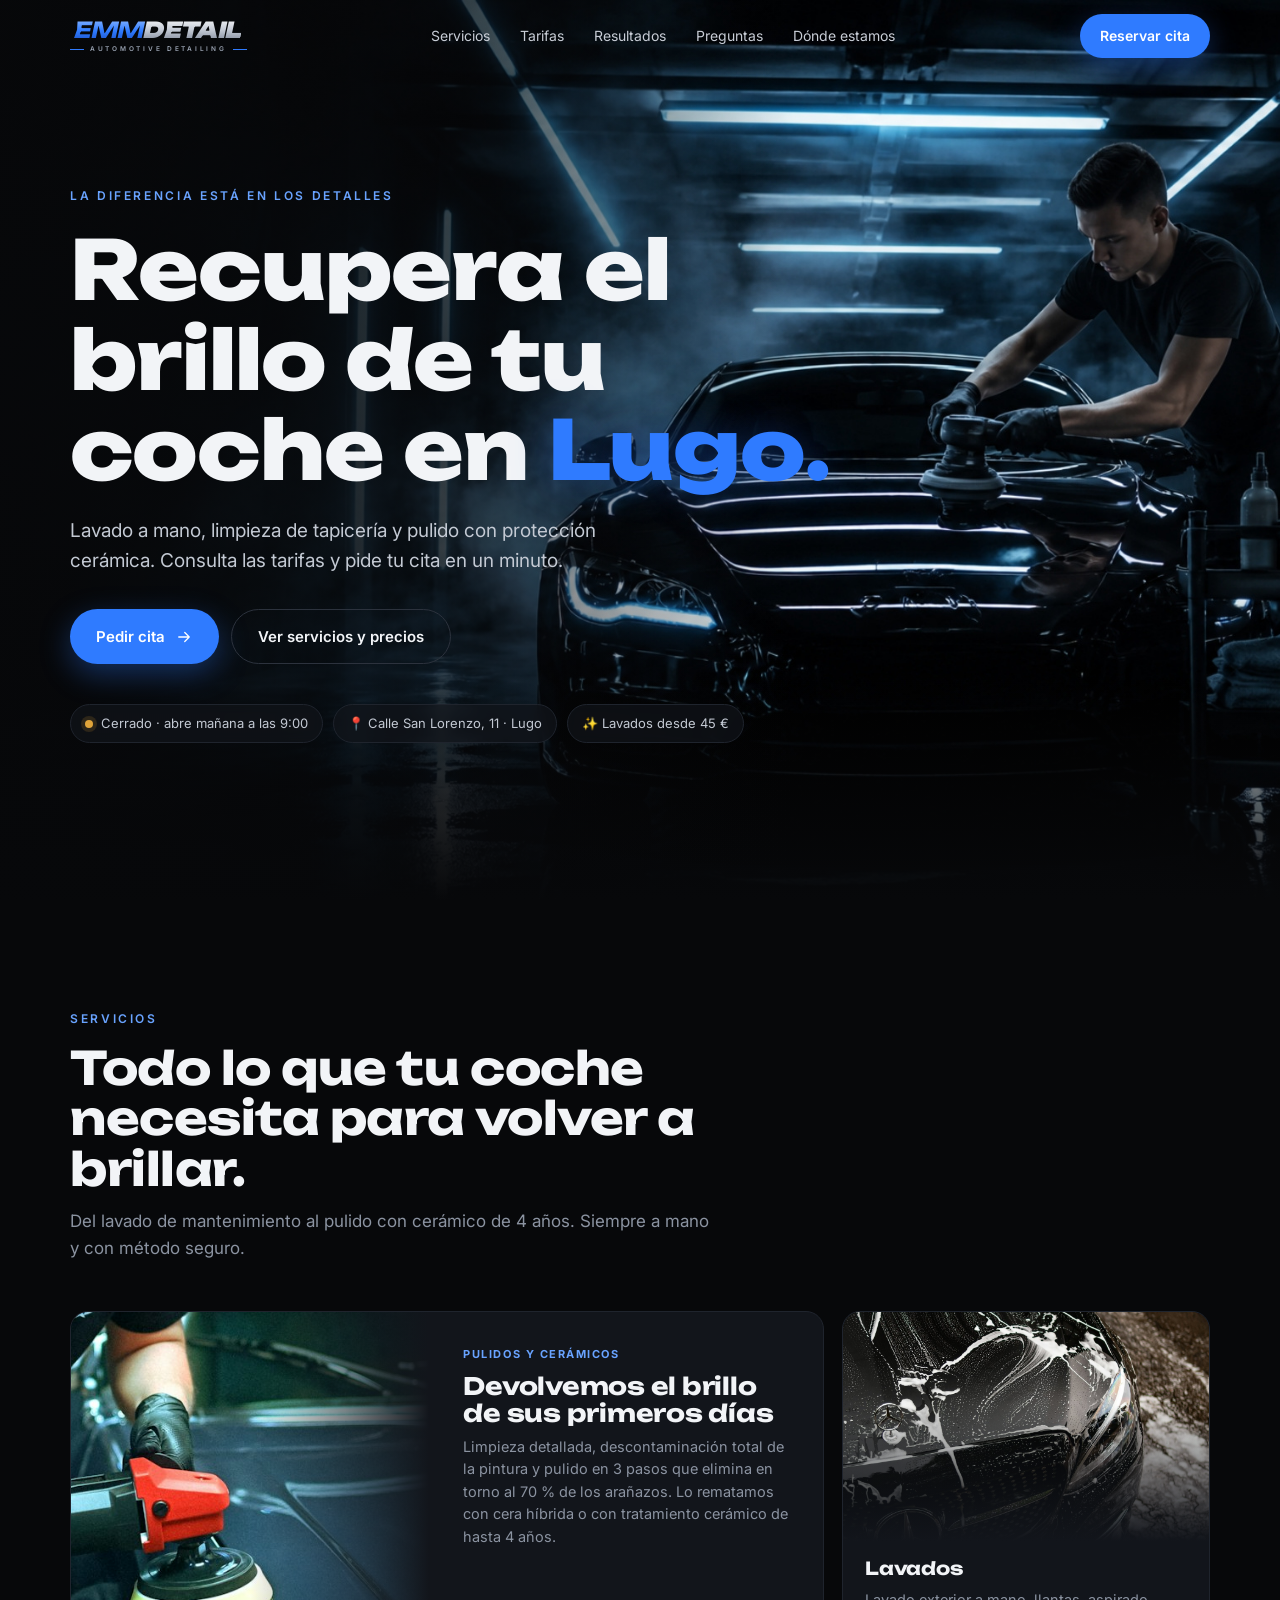
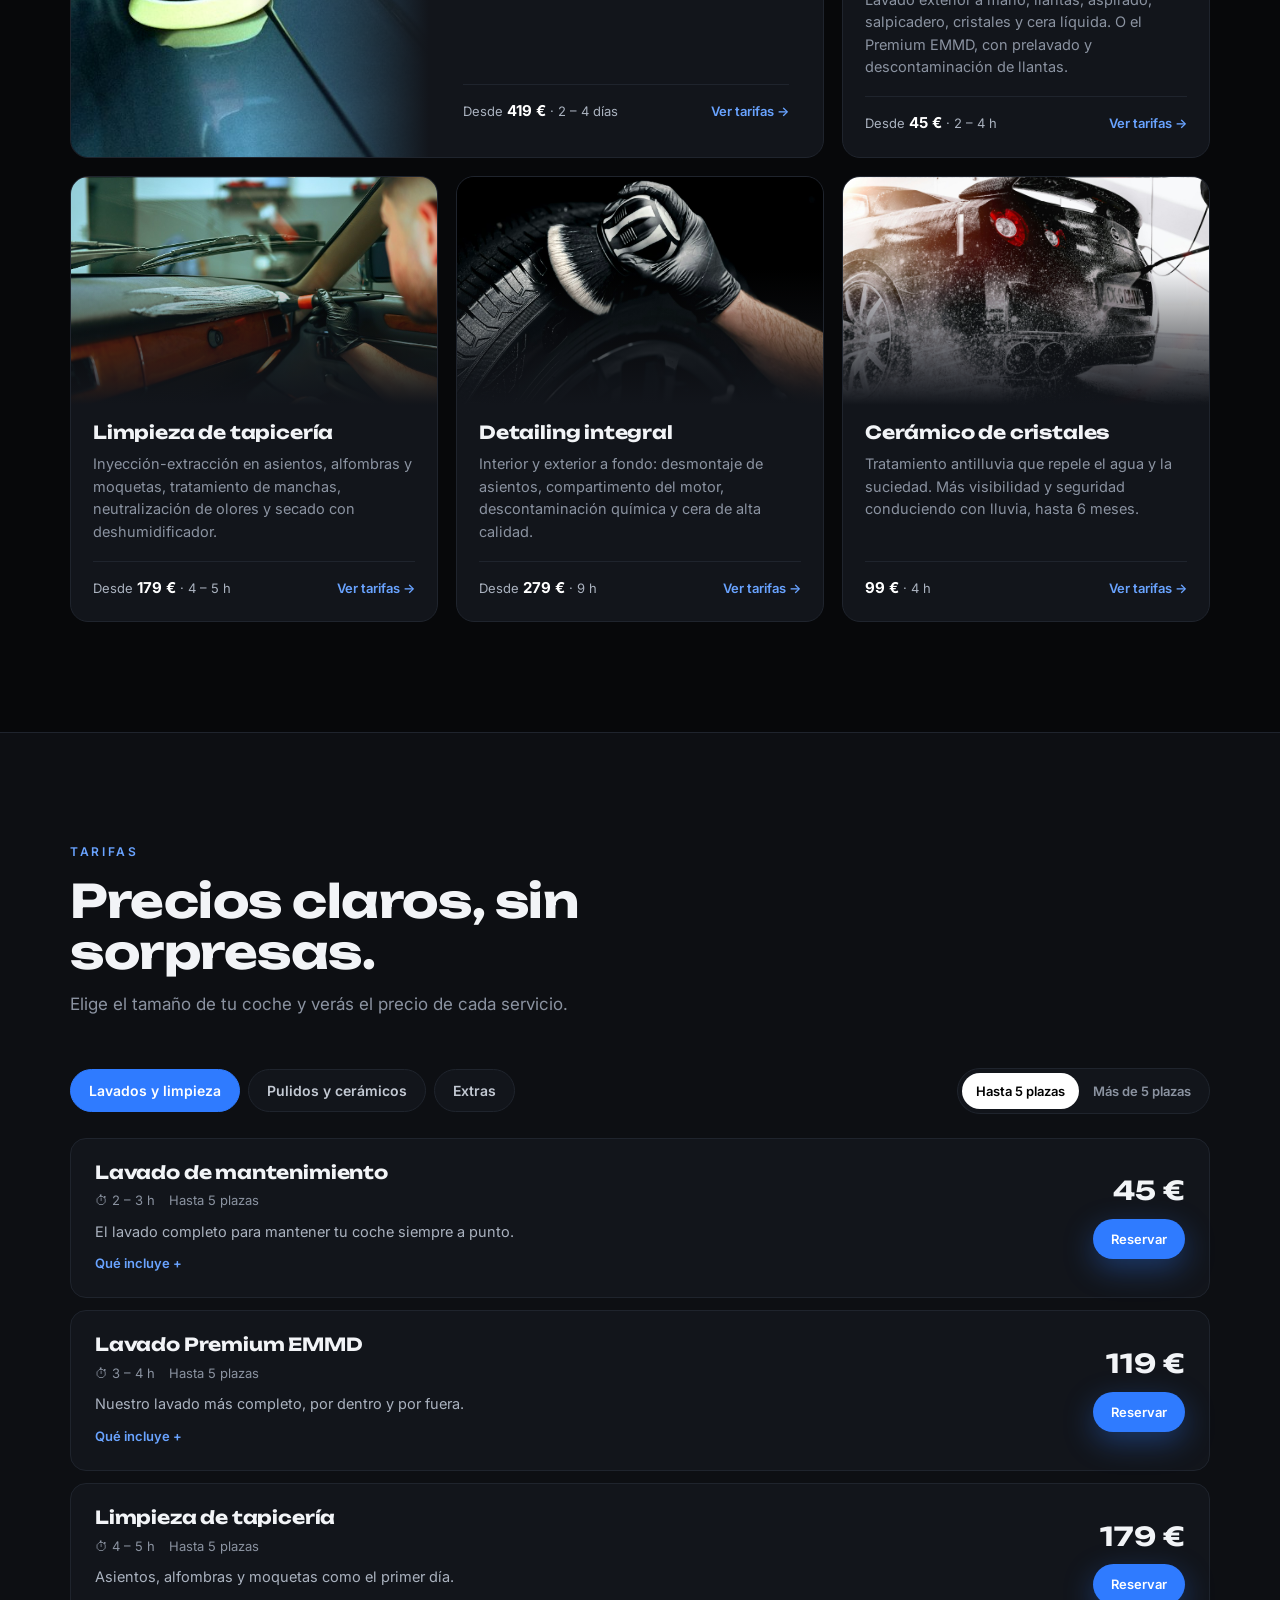
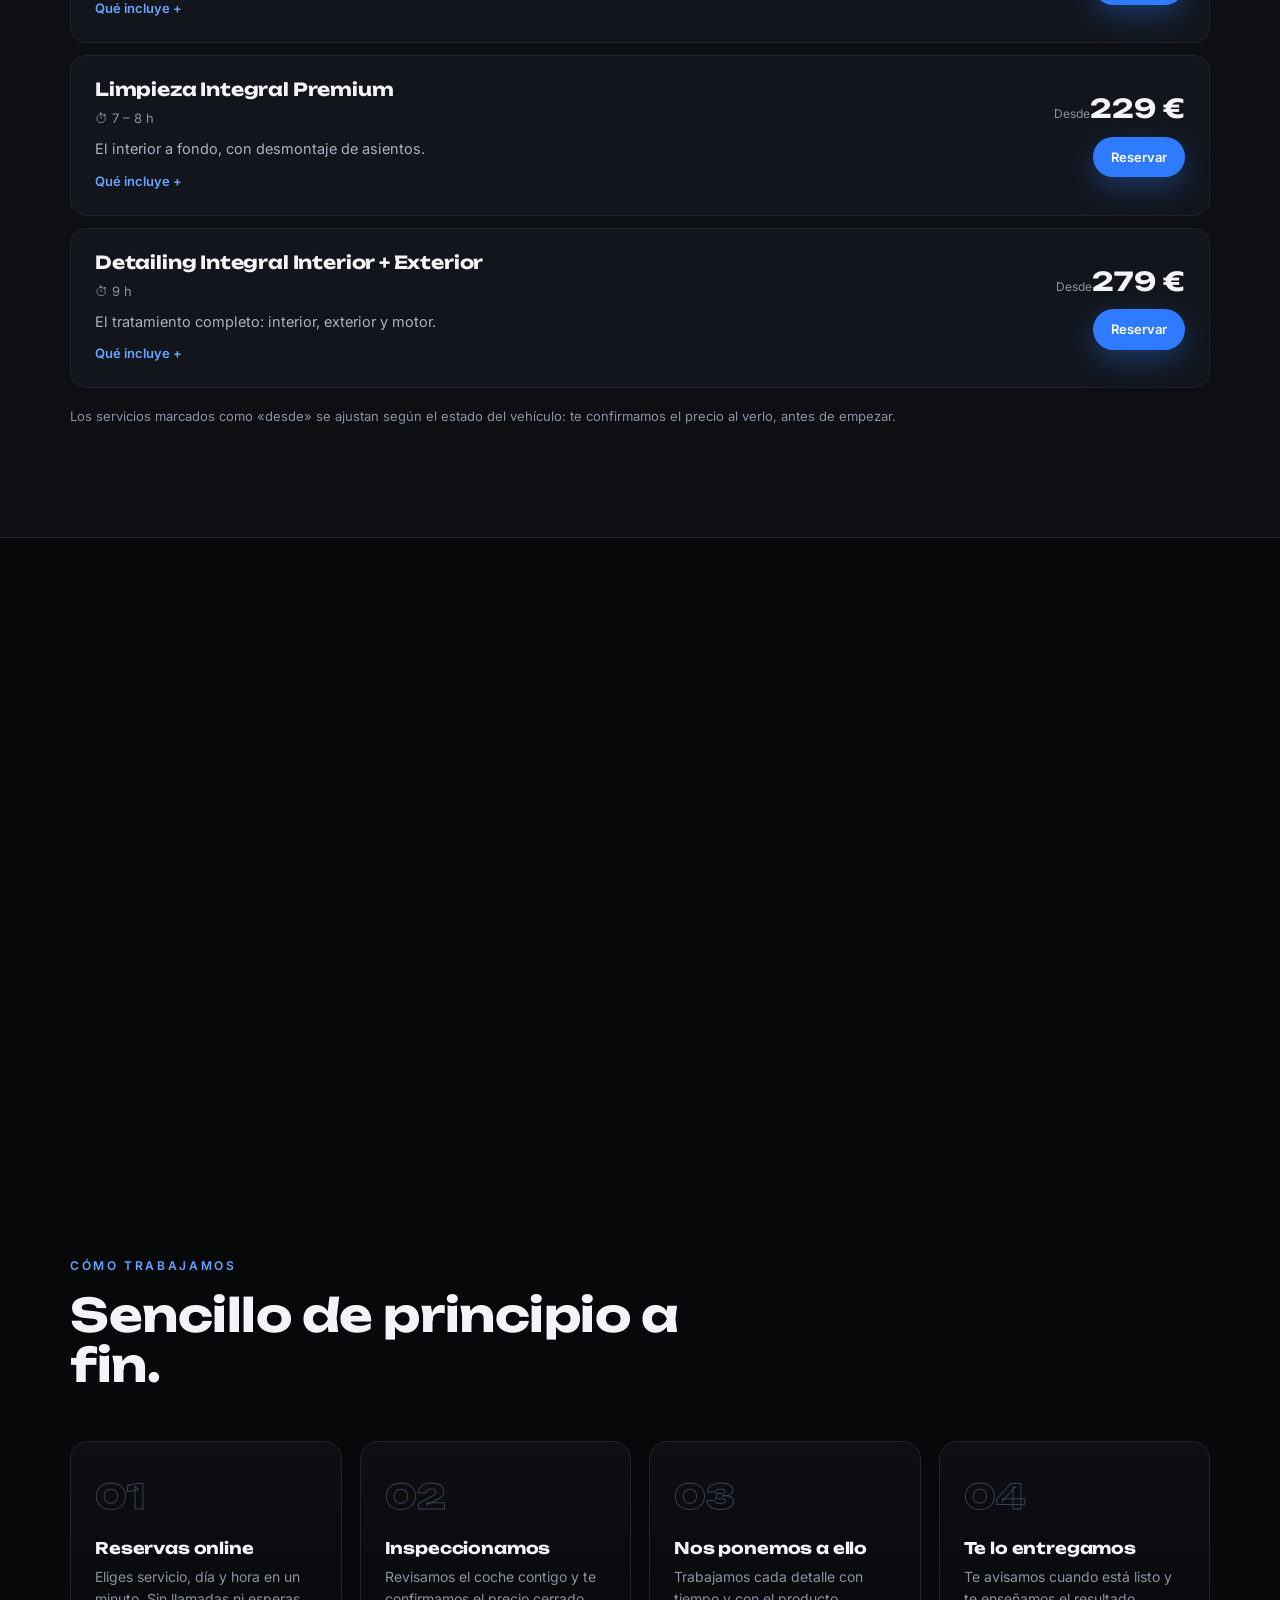
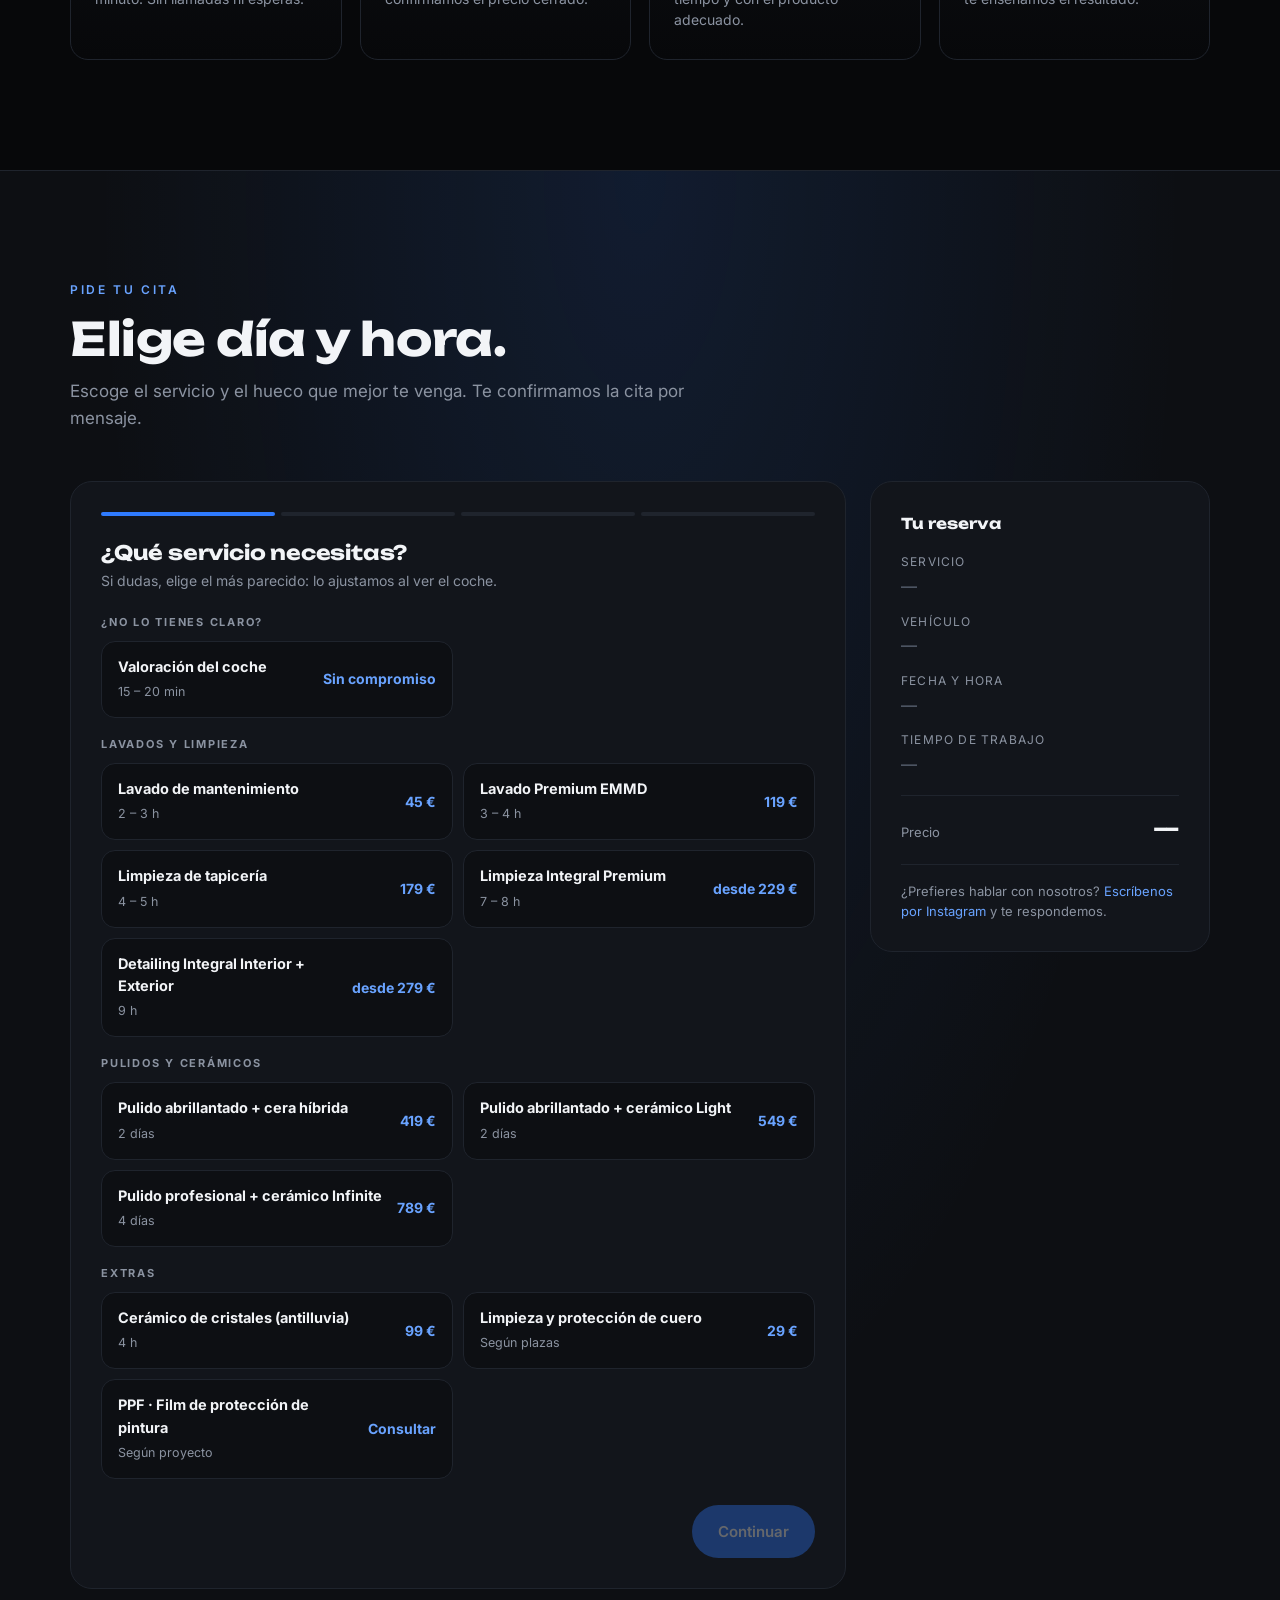
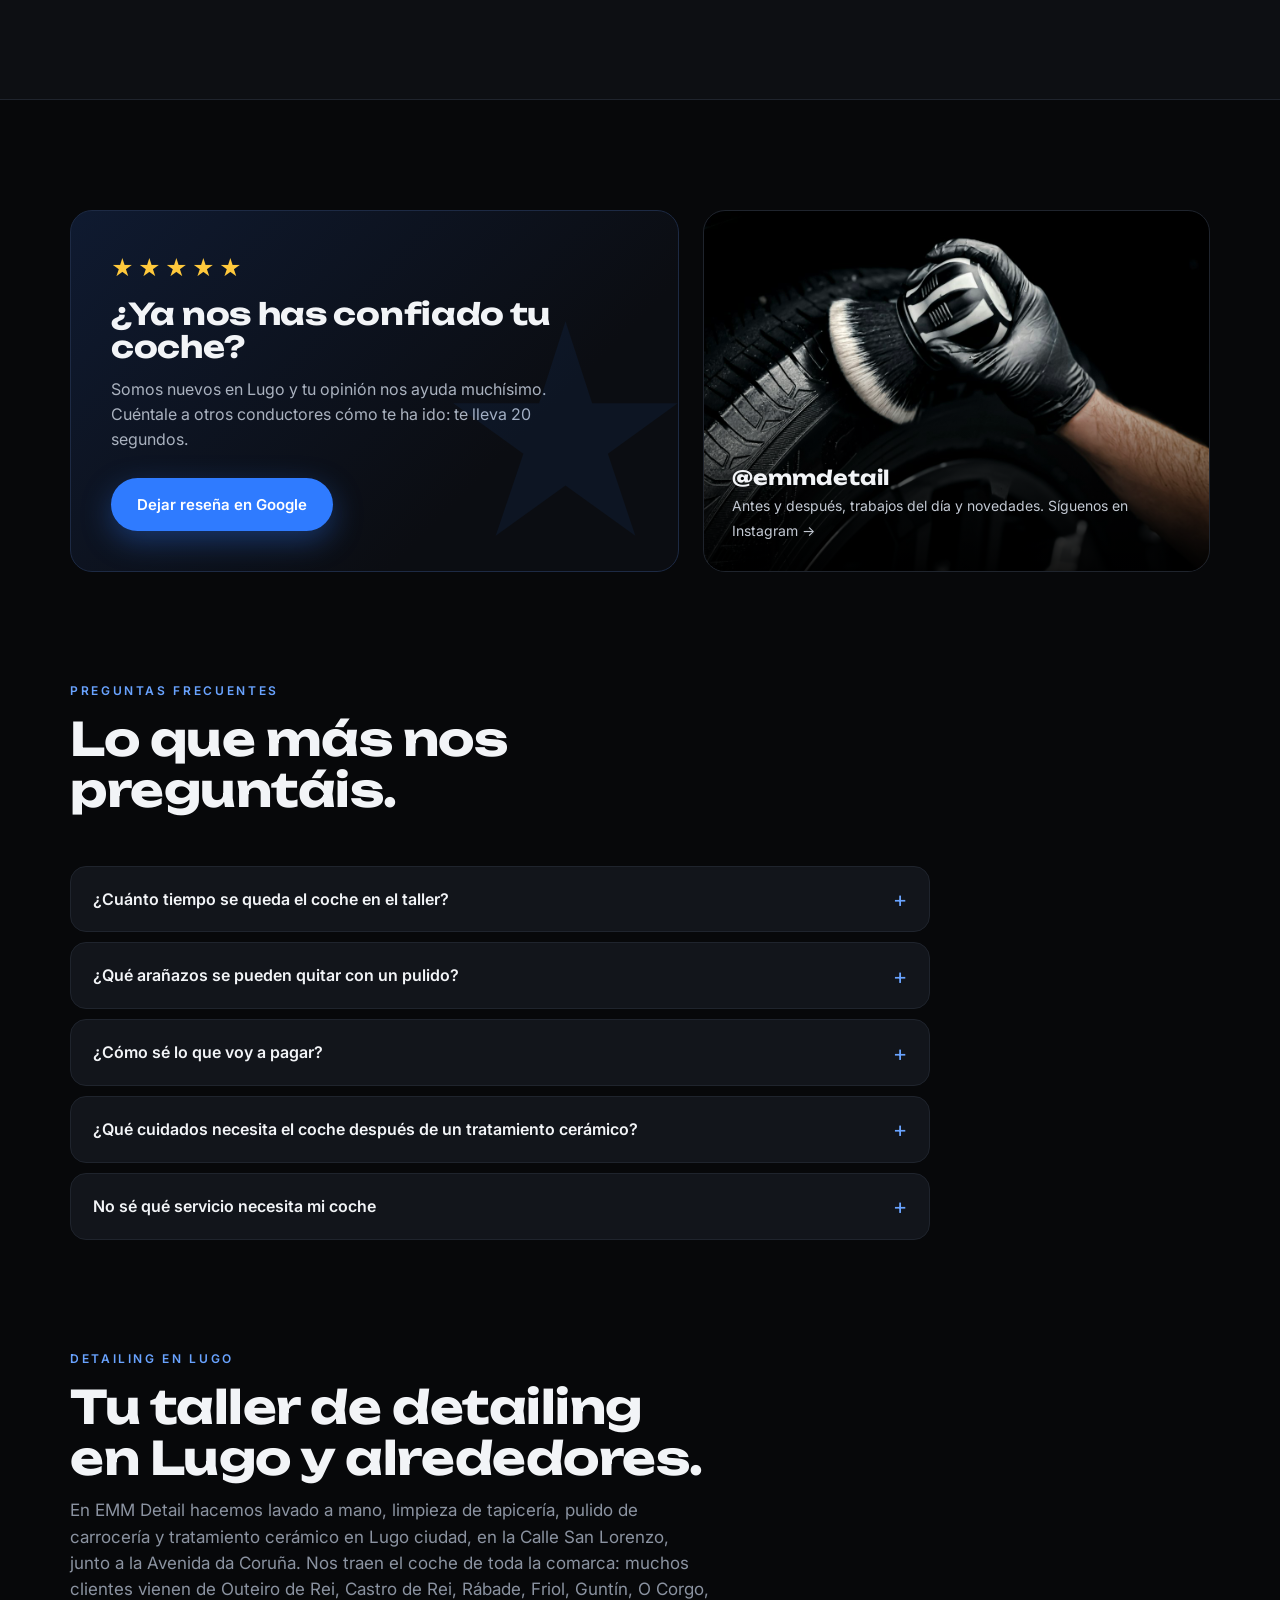
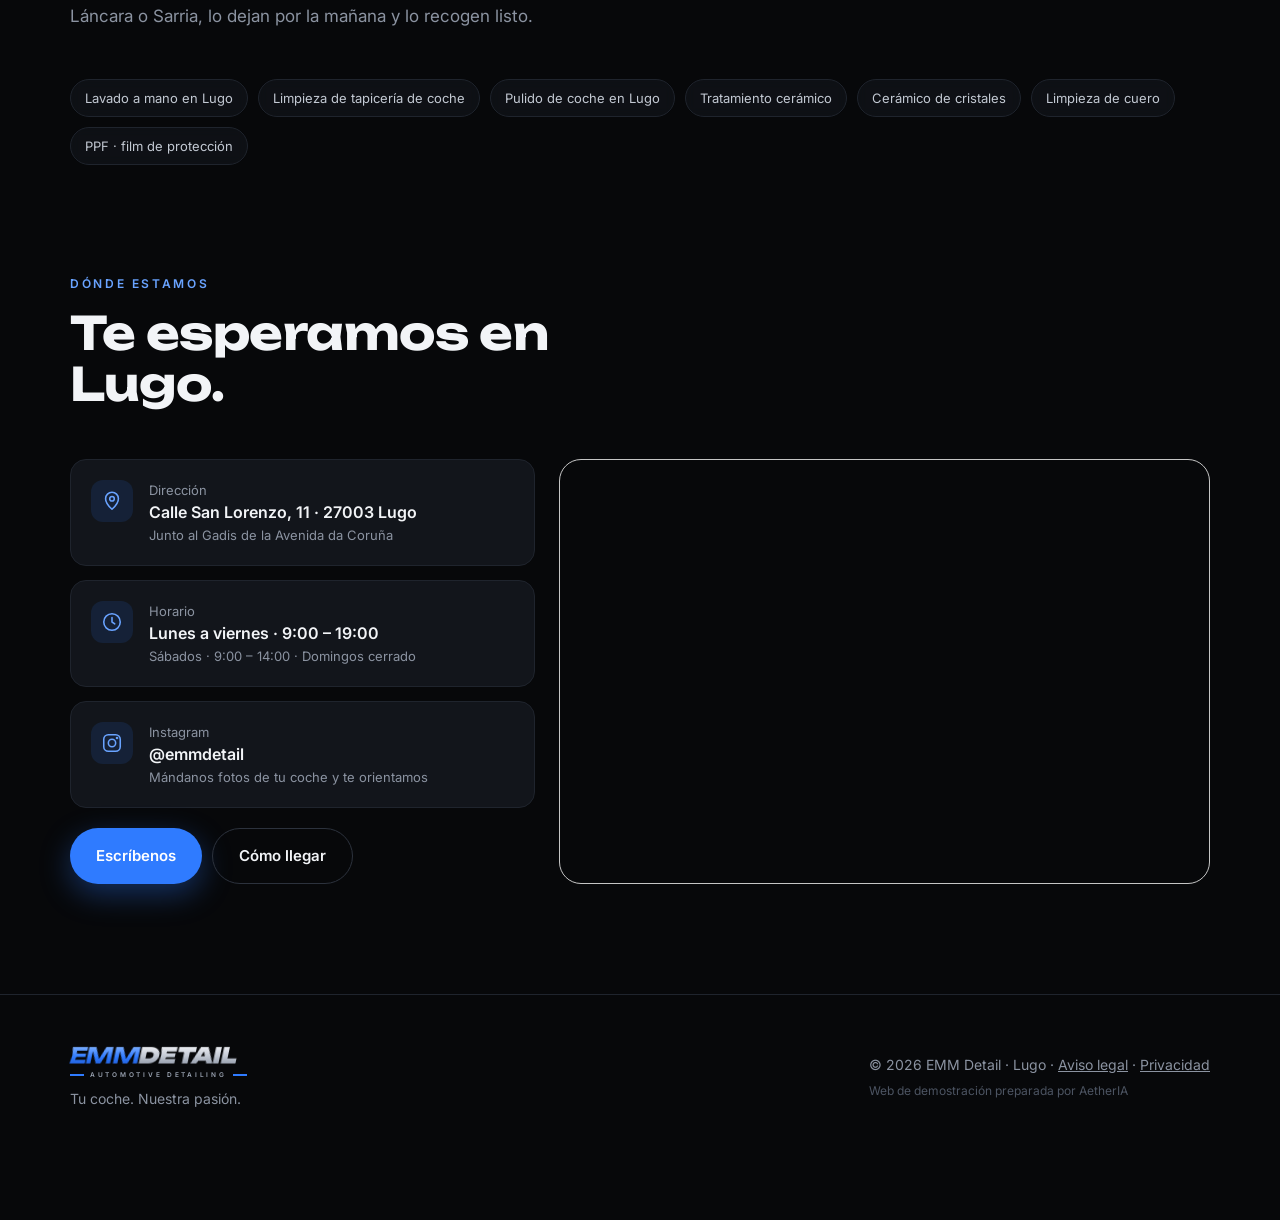
==== commit 61fc1023: "seo: datos estructurados (negocio, servicios con precio, preguntas), Open Graph y bloque de detailin" ====
--- a/index.html
+++ b/index.html
@@ -5,6 +5,21 @@
 <meta name="viewport" content="width=device-width, initial-scale=1">
 <title>EMM Detail · Detailing en Lugo</title>
 <meta name="description" content="EMM Detail: lavados a mano, limpieza de tapicería, pulidos y tratamientos cerámicos en Lugo. Calle San Lorenzo 11. Consulta precios y reserva online.">
+<link rel="canonical" href="https://aetheriaagency.github.io/emm-detail-demo/">
+<meta name="robots" content="noindex">
+<meta property="og:type" content="website">
+<meta property="og:site_name" content="EMM Detail">
+<meta property="og:locale" content="es_ES">
+<meta property="og:title" content="EMM Detail · Detailing en Lugo">
+<meta property="og:description" content="Lavado a mano, tapicería, pulidos y cerámicos en Lugo. Precios claros y reserva online.">
+<meta property="og:url" content="https://aetheriaagency.github.io/emm-detail-demo/">
+<meta property="og:image" content="https://aetheriaagency.github.io/emm-detail-demo/img/hero-detail.jpg">
+<meta name="twitter:card" content="summary_large_image">
+<meta name="geo.region" content="ES-LU">
+<meta name="geo.placename" content="Lugo">
+<script type="application/ld+json">{"@context":"https://schema.org","@type":["AutoWash","LocalBusiness"],"@id":"https://aetheriaagency.github.io/emm-detail-demo/#negocio","name":"EMM Detail","description":"Detailing de coches en Lugo: lavado a mano, limpieza de tapicería, pulido de carrocería y tratamientos cerámicos.","url":"https://aetheriaagency.github.io/emm-detail-demo/","image":"https://aetheriaagency.github.io/emm-detail-demo/img/hero-detail.jpg","logo":"https://aetheriaagency.github.io/emm-detail-demo/img/hero-detail.jpg","address":{"@type":"PostalAddress","streetAddress":"Calle San Lorenzo, 11","postalCode":"27003","addressLocality":"Lugo","addressRegion":"Lugo","addressCountry":"ES"},"areaServed":[{"@type":"City","name":"Lugo"},{"@type":"City","name":"Outeiro de Rei"},{"@type":"City","name":"Castro de Rei"},{"@type":"City","name":"Rábade"},{"@type":"City","name":"Friol"},{"@type":"City","name":"Guntín"},{"@type":"City","name":"O Corgo"},{"@type":"City","name":"Láncara"},{"@type":"City","name":"Sarria"}],"openingHoursSpecification":[{"@type":"OpeningHoursSpecification","dayOfWeek":["Monday","Tuesday","Wednesday","Thursday","Friday"],"opens":"09:00","closes":"19:00"},{"@type":"OpeningHoursSpecification","dayOfWeek":"Saturday","opens":"09:00","closes":"14:00"}],"sameAs":["https://www.instagram.com/emmdetail/"],"priceRange":"45 € – 859 €","hasOfferCatalog":{"@type":"OfferCatalog","name":"Carta de servicios","itemListElement":[{"@type":"Offer","priceCurrency":"EUR","price":"45","priceSpecification":{"@type":"PriceSpecification","minPrice":45,"priceCurrency":"EUR"},"itemOffered":{"@type":"Service","name":"Lavado de mantenimiento","description":"El lavado completo para mantener tu coche siempre a punto."}},{"@type":"Offer","priceCurrency":"EUR","price":"119","priceSpecification":{"@type":"PriceSpecification","minPrice":119,"priceCurrency":"EUR"},"itemOffered":{"@type":"Service","name":"Lavado Premium EMMD","description":"Nuestro lavado más completo, por dentro y por fuera."}},{"@type":"Offer","priceCurrency":"EUR","price":"179","priceSpecification":{"@type":"PriceSpecification","minPrice":179,"priceCurrency":"EUR"},"itemOffered":{"@type":"Service","name":"Limpieza de tapicería","description":"Asientos, alfombras y moquetas como el primer día."}},{"@type":"Offer","priceCurrency":"EUR","price":"229","priceSpecification":{"@type":"PriceSpecification","minPrice":229,"priceCurrency":"EUR"},"itemOffered":{"@type":"Service","name":"Limpieza Integral Premium","description":"El interior a fondo, con desmontaje de asientos."}},{"@type":"Offer","priceCurrency":"EUR","price":"279","priceSpecification":{"@type":"PriceSpecification","minPrice":279,"priceCurrency":"EUR"},"itemOffered":{"@type":"Service","name":"Detailing Integral Interior + Exterior","description":"El tratamiento completo: interior, exterior y motor."}},{"@type":"Offer","priceCurrency":"EUR","price":"419","priceSpecification":{"@type":"PriceSpecification","minPrice":419,"priceCurrency":"EUR"},"itemOffered":{"@type":"Service","name":"Pulido abrillantado + cera híbrida","description":"Pulido en 3 pasos tras limpieza detallada y descontaminación total de la pintura. Elimina en torno al 70 % de los arañazos."}},{"@type":"Offer","priceCurrency":"EUR","price":"549","priceSpecification":{"@type":"PriceSpecification","minPrice":549,"priceCurrency":"EUR"},"itemOffered":{"@type":"Service","name":"Pulido abrillantado + cerámico Light","description":"Pulido en 3 pasos con tratamiento cerámico Light: durabilidad y resistencia a químicos de hasta 2 años. Elimina en torno al 70 % de los arañazos."}},{"@type":"Offer","priceCurrency":"EUR","price":"789","priceSpecification":{"@type":"PriceSpecification","minPrice":789,"priceCurrency":"EUR"},"itemOffered":{"@type":"Service","name":"Pulido profesional + cerámico Infinite","description":"Pulido profesional y cerámico Infinite: hasta 4 años de protección frente a rayos UV, químicos (pH 2–11), excrementos e insectos, con gran efecto autolimpiante."}},{"@type":"Offer","priceCurrency":"EUR","price":"99","itemOffered":{"@type":"Service","name":"Cerámico de cristales (antilluvia)","description":"Repele el agua y reduce la adherencia de la suciedad. Más visibilidad y seguridad con lluvia, hasta 6 meses."}},{"@type":"Offer","priceCurrency":"EUR","price":"29","itemOffered":{"@type":"Service","name":"Limpieza y protección de cuero","description":"Limpieza e hidratación del cuero y protector Geist Repel, que repele la suciedad y los tintes de la ropa."}}]}}</script>
+<script type="application/ld+json">{"@context":"https://schema.org","@type":"FAQPage","mainEntity":[{"@type":"Question","name":"¿Cuánto tiempo se queda el coche en el taller?","acceptedAnswer":{"@type":"Answer","text":"Depende del servicio: un lavado lleva entre 2 y 4 horas, la limpieza de tapicería unas 4 – 5 horas y la limpieza integral o el detailing completo, toda la jornada. Los pulidos con cerámico necesitan de 2 a 4 días, así que esos coches se dejan por la mañana."}},{"@type":"Question","name":"¿Qué arañazos se pueden quitar con un pulido?","acceptedAnswer":{"@type":"Answer","text":"El pulido elimina los swirls (los círculos que dejan los rodillos y las bayetas), los hologramas y los arañazos superficiales: en torno al 70 % con nuestro pulido de 3 pasos. Los arañazos profundos, los que se notan al pasar la uña, se suavizan mucho pero pueden no desaparecer del todo. Te lo decimos al ver el coche."}},{"@type":"Question","name":"¿Cómo sé lo que voy a pagar?","acceptedAnswer":{"@type":"Answer","text":"Los precios de la carta van según el número de plazas del coche. En los servicios marcados como «desde», revisamos el coche contigo antes de empezar y te damos el precio cerrado. Nunca empezamos un trabajo sin que sepas lo que cuesta."}},{"@type":"Question","name":"¿Qué cuidados necesita el coche después de un tratamiento cerámico?","acceptedAnswer":{"@type":"Answer","text":"Los primeros días conviene no lavarlo y evitar que se moje en lo posible. Después, lávalo a mano con un champú de pH neutro y evita los túneles de rodillos. Te damos las pautas por escrito al recoger el coche."}},{"@type":"Question","name":"No sé qué servicio necesita mi coche","acceptedAnswer":{"@type":"Answer","text":"Es lo normal. Pide una valoración: te pasas por el taller, miramos el coche contigo en unos minutos y te recomendamos lo que de verdad necesita, sin compromiso."}}]}</script>
+
 <link rel="preconnect" href="https://fonts.googleapis.com">
 <link rel="preconnect" href="https://fonts.gstatic.com" crossorigin>
 <link href="https://fonts.googleapis.com/css2?family=Unbounded:wght@500;700;800;900&family=Inter:wght@400;500;600;700&display=swap" rel="stylesheet">
@@ -562,6 +577,25 @@
   </div>
 </section>
 
+<section id="zona" style="padding-top:0">
+  <div class="wrap">
+    <div class="head rv">
+      <div class="eyebrow">Detailing en Lugo</div>
+      <h2>Tu taller de detailing en Lugo y alrededores.</h2>
+      <p>En EMM Detail hacemos lavado a mano, limpieza de tapicería, pulido de carrocería y tratamiento cerámico en Lugo ciudad, en la Calle San Lorenzo, junto a la Avenida da Coruña. Nos traen el coche de toda la comarca: muchos clientes vienen de Outeiro de Rei, Castro de Rei, Rábade, Friol, Guntín, O Corgo, Láncara o Sarria, lo dejan por la mañana y lo recogen listo.</p>
+    </div>
+    <div class="chips rv" style="margin-top:0">
+      <span class="chip">Lavado a mano en Lugo</span>
+      <span class="chip">Limpieza de tapicería de coche</span>
+      <span class="chip">Pulido de coche en Lugo</span>
+      <span class="chip">Tratamiento cerámico</span>
+      <span class="chip">Cerámico de cristales</span>
+      <span class="chip">Limpieza de cuero</span>
+      <span class="chip">PPF · film de protección</span>
+    </div>
+  </div>
+</section>
+
 <section id="ubicacion" style="padding-top:0">
   <div class="wrap">
     <div class="head rv">
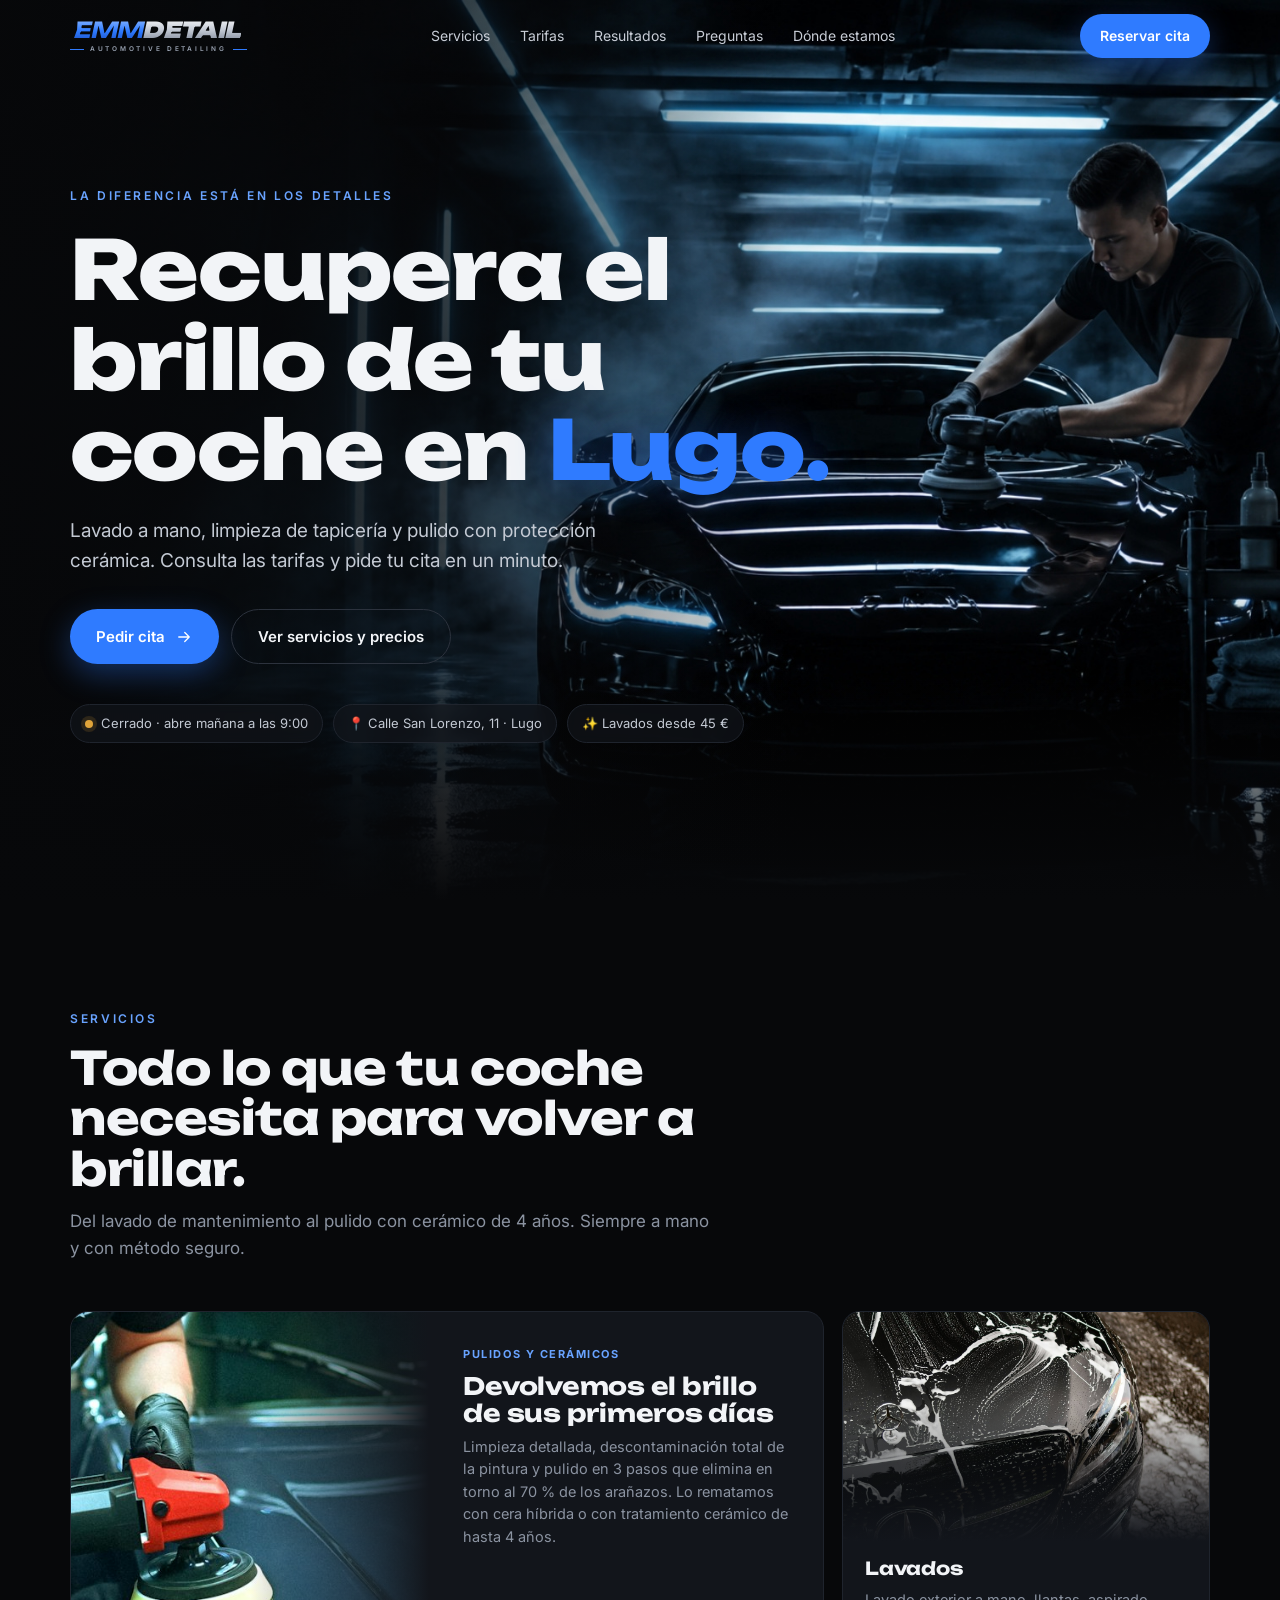
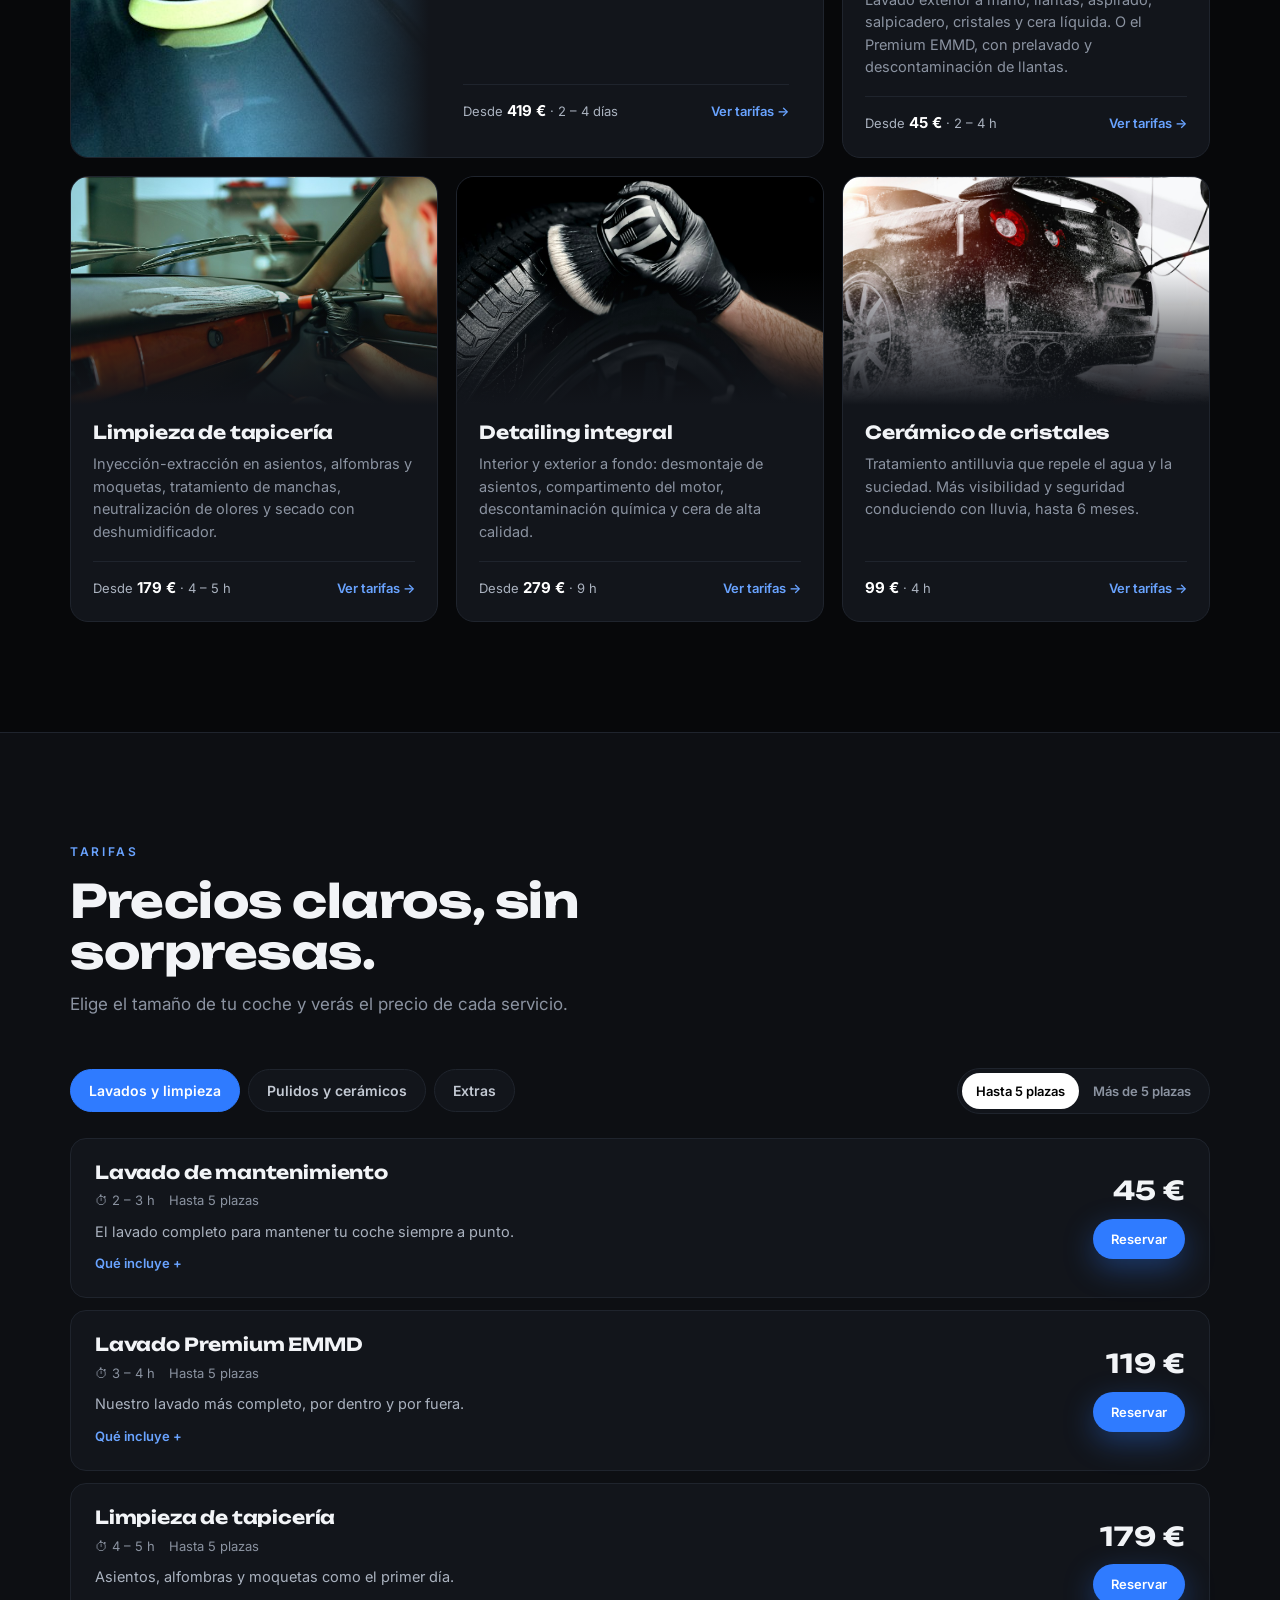
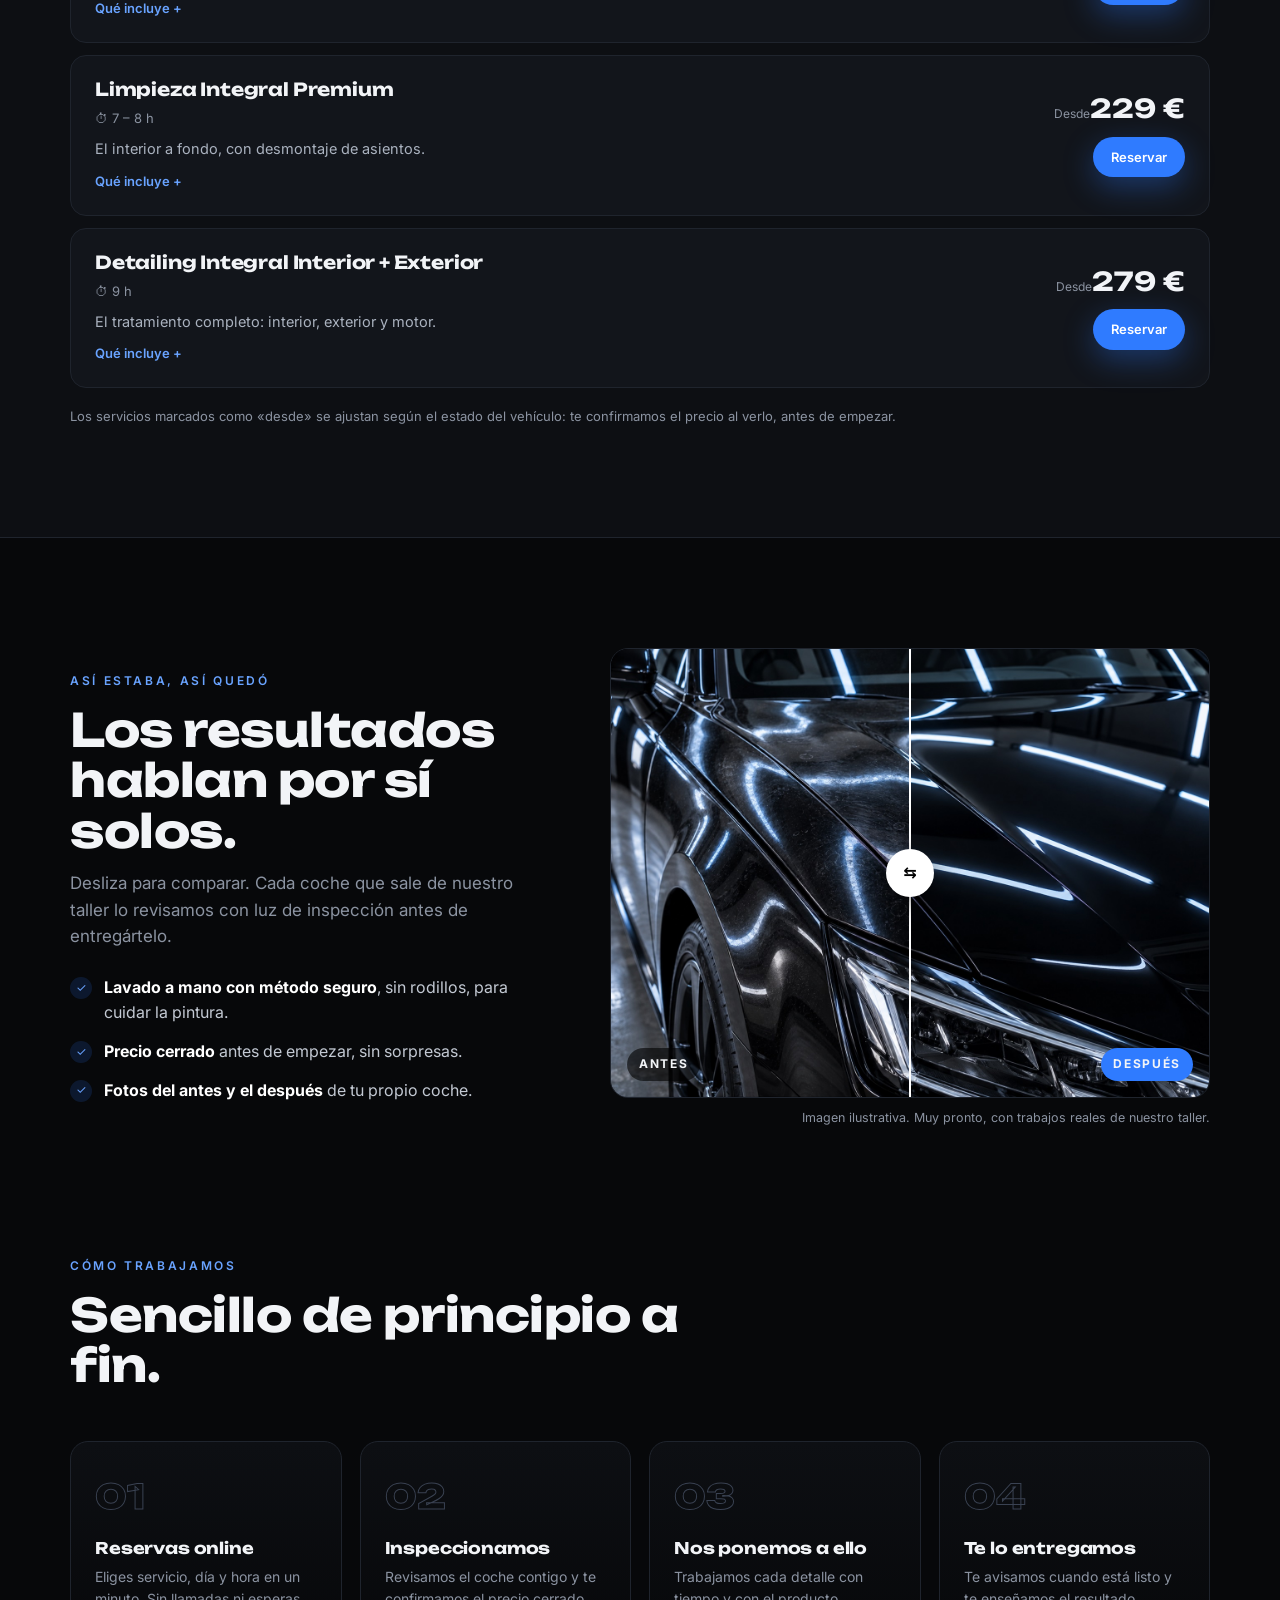
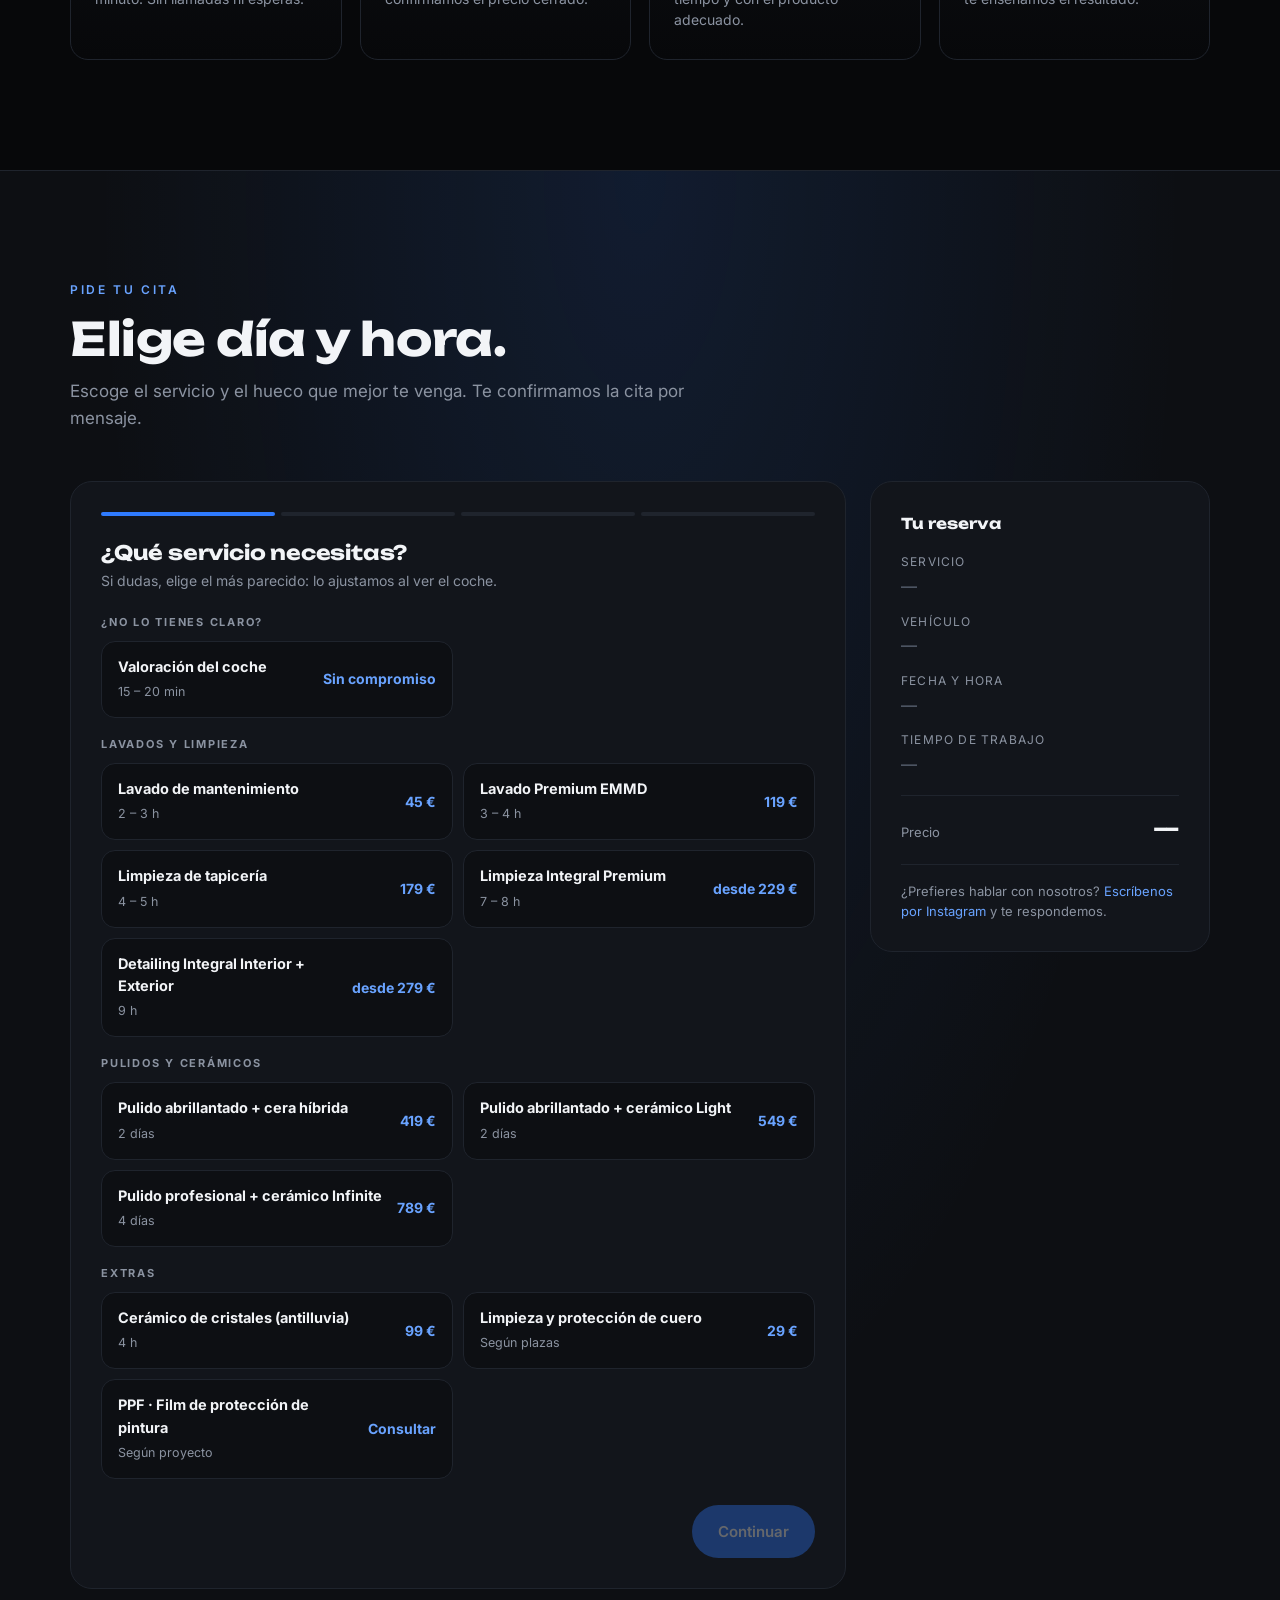
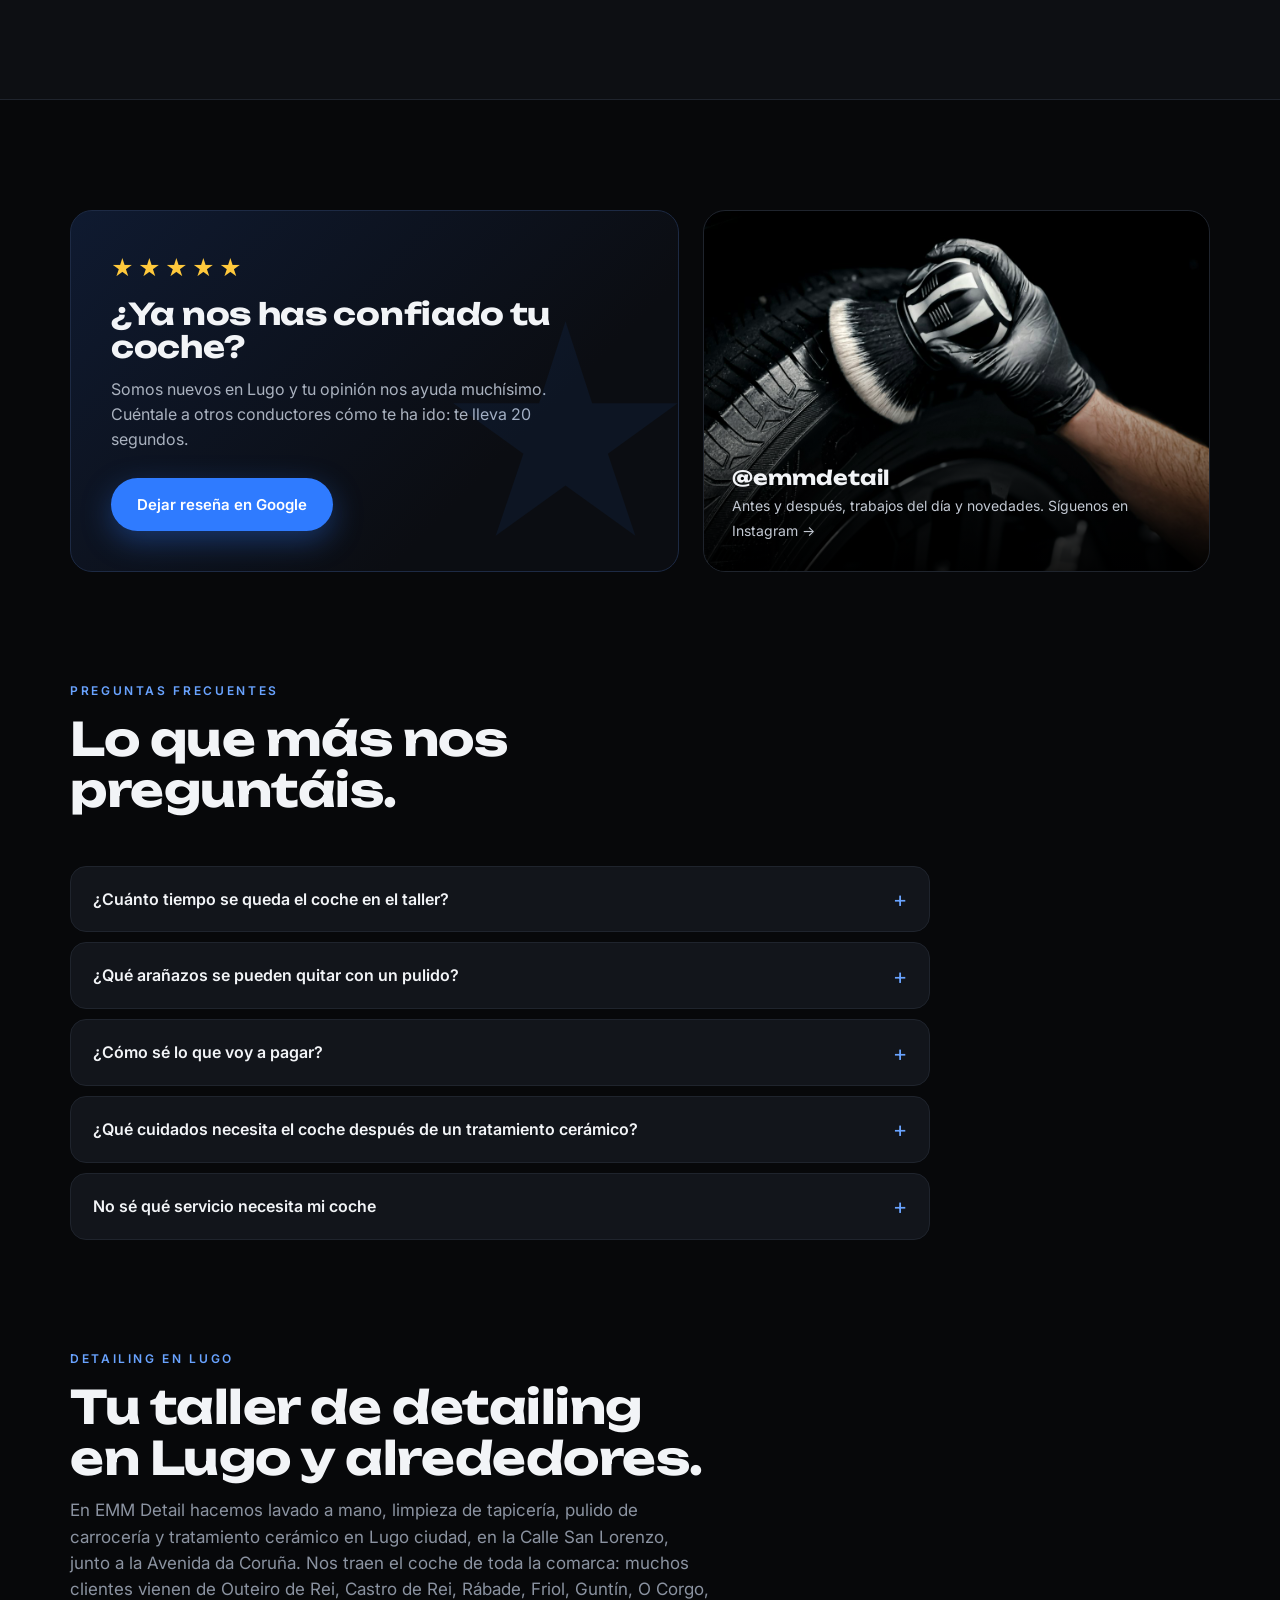
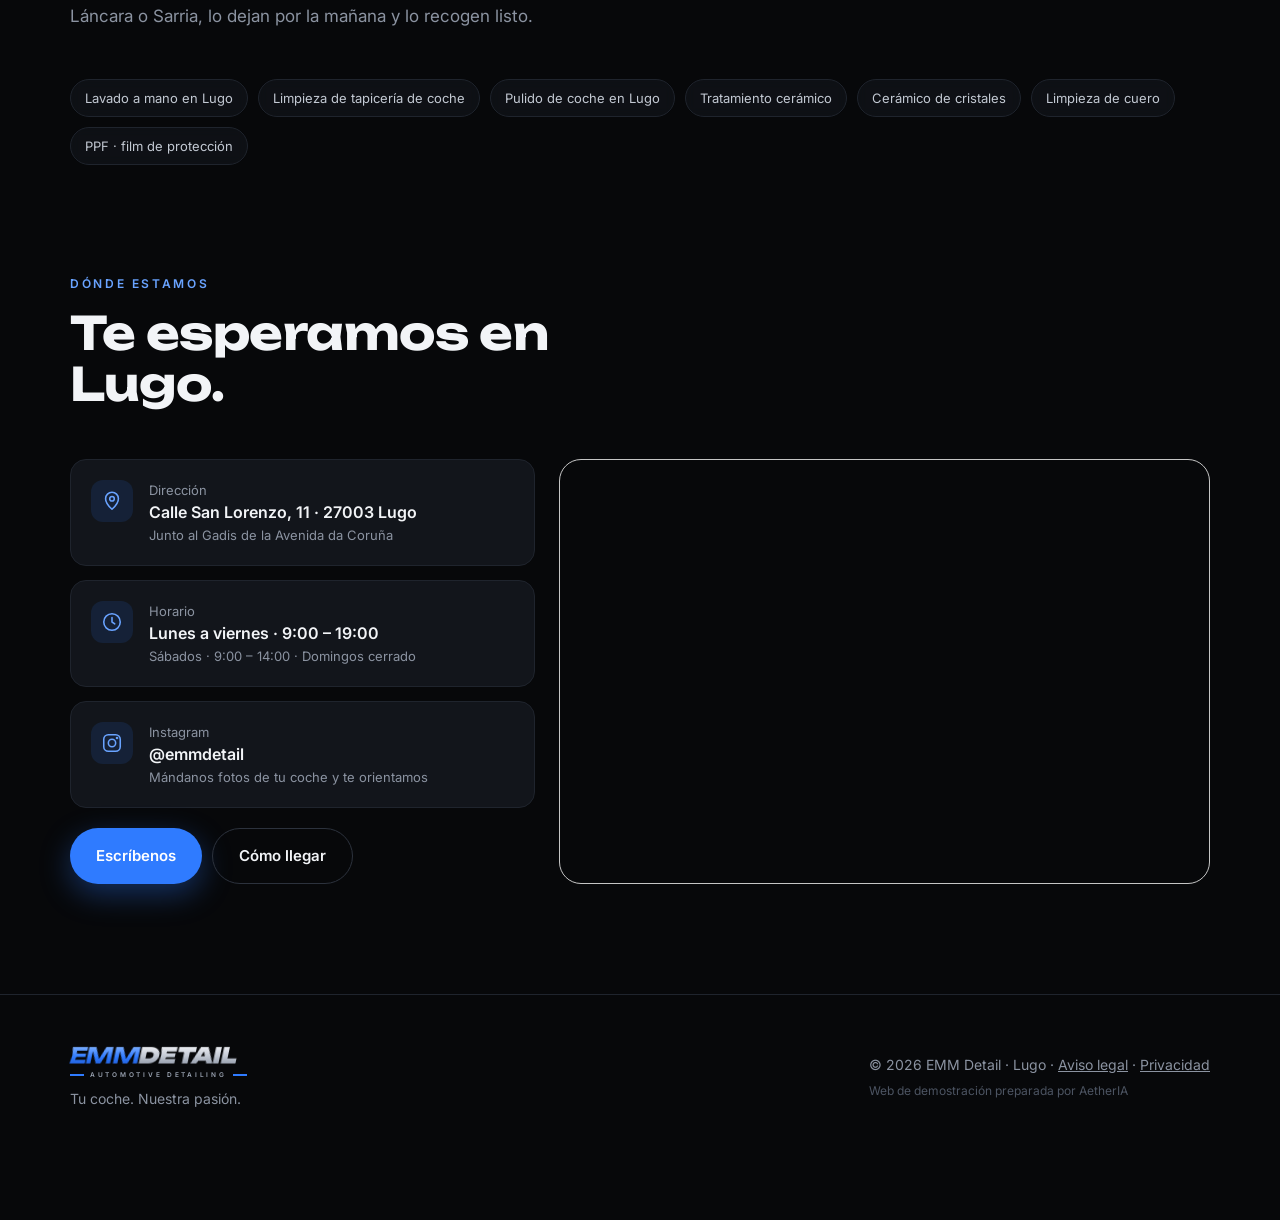
==== commit 38315053: "tablet: modo pestañas (Web · App cliente · Taller · TPV), aviso que llega al móvil, instalable y sin" ====
--- a/index.html
+++ b/index.html
@@ -7,6 +7,9 @@
 <meta name="description" content="EMM Detail: lavados a mano, limpieza de tapicería, pulidos y tratamientos cerámicos en Lugo. Calle San Lorenzo 11. Consulta precios y reserva online.">
 <link rel="canonical" href="https://aetheriaagency.github.io/emm-detail-demo/">
 <meta name="robots" content="noindex">
+<meta name="theme-color" content="#07080a">
+<link rel="manifest" href="manifest.webmanifest">
+<link rel="apple-touch-icon" href="img/icono-192.png">
 <meta property="og:type" content="website">
 <meta property="og:site_name" content="EMM Detail">
 <meta property="og:locale" content="es_ES">
@@ -280,7 +283,21 @@
     .steps{grid-template-columns:1fr 1fr}
     .sum{position:static;order:-1}
   }
+  @media (max-width:900px){
+    /* Tablet en vertical: el menú se pliega para que la barra no se amontone */
+    .links{display:none}
+    .menu-btn{display:flex}
+    nav .btn{margin-left:auto;margin-right:10px}
+    .links.open{display:flex;flex-direction:column;gap:0;position:absolute;top:72px;left:0;right:0;background:rgba(7,8,10,.97);backdrop-filter:blur(14px);border-bottom:1px solid var(--line);padding:6px 16px 16px}
+    .links.open a{padding:14px 2px;border-bottom:1px solid var(--line);font-size:16px;color:#fff}
+    nav.menu-on{background:rgba(7,8,10,.97)}
+  }
   @media (max-width:680px){
+    /* Móvil: campos a 16 px (el iPhone no hace zoom al tocarlos) y enlaces con sitio para el dedo */
+    label.f input,label.f textarea{font-size:16px}
+    .legal input{width:22px;height:22px;flex:0 0 auto}
+    .ft button{padding:12px 0 12px 14px;margin:-12px 0;min-height:44px}
+    footer a,.faq a,.info a{display:inline-block;padding:10px 0}
     .links,nav .btn{display:none}
     .menu-btn{display:flex}
     .links.open{display:flex;flex-direction:column;gap:0;position:absolute;top:72px;left:0;right:0;background:rgba(7,8,10,.97);backdrop-filter:blur(14px);border-bottom:1px solid var(--line);padding:6px 16px 16px}
@@ -931,5 +948,9 @@
 renderTarifas();
 refresh();
 </script>
+<script>
+  // Funciona sin internet una vez abierta (para enseñarla en la tablet aunque no haya cobertura)
+  if ("serviceWorker" in navigator) addEventListener("load", () => navigator.serviceWorker.register("sw.js").catch(() => {}));
+</script>
 </body>
 </html>
